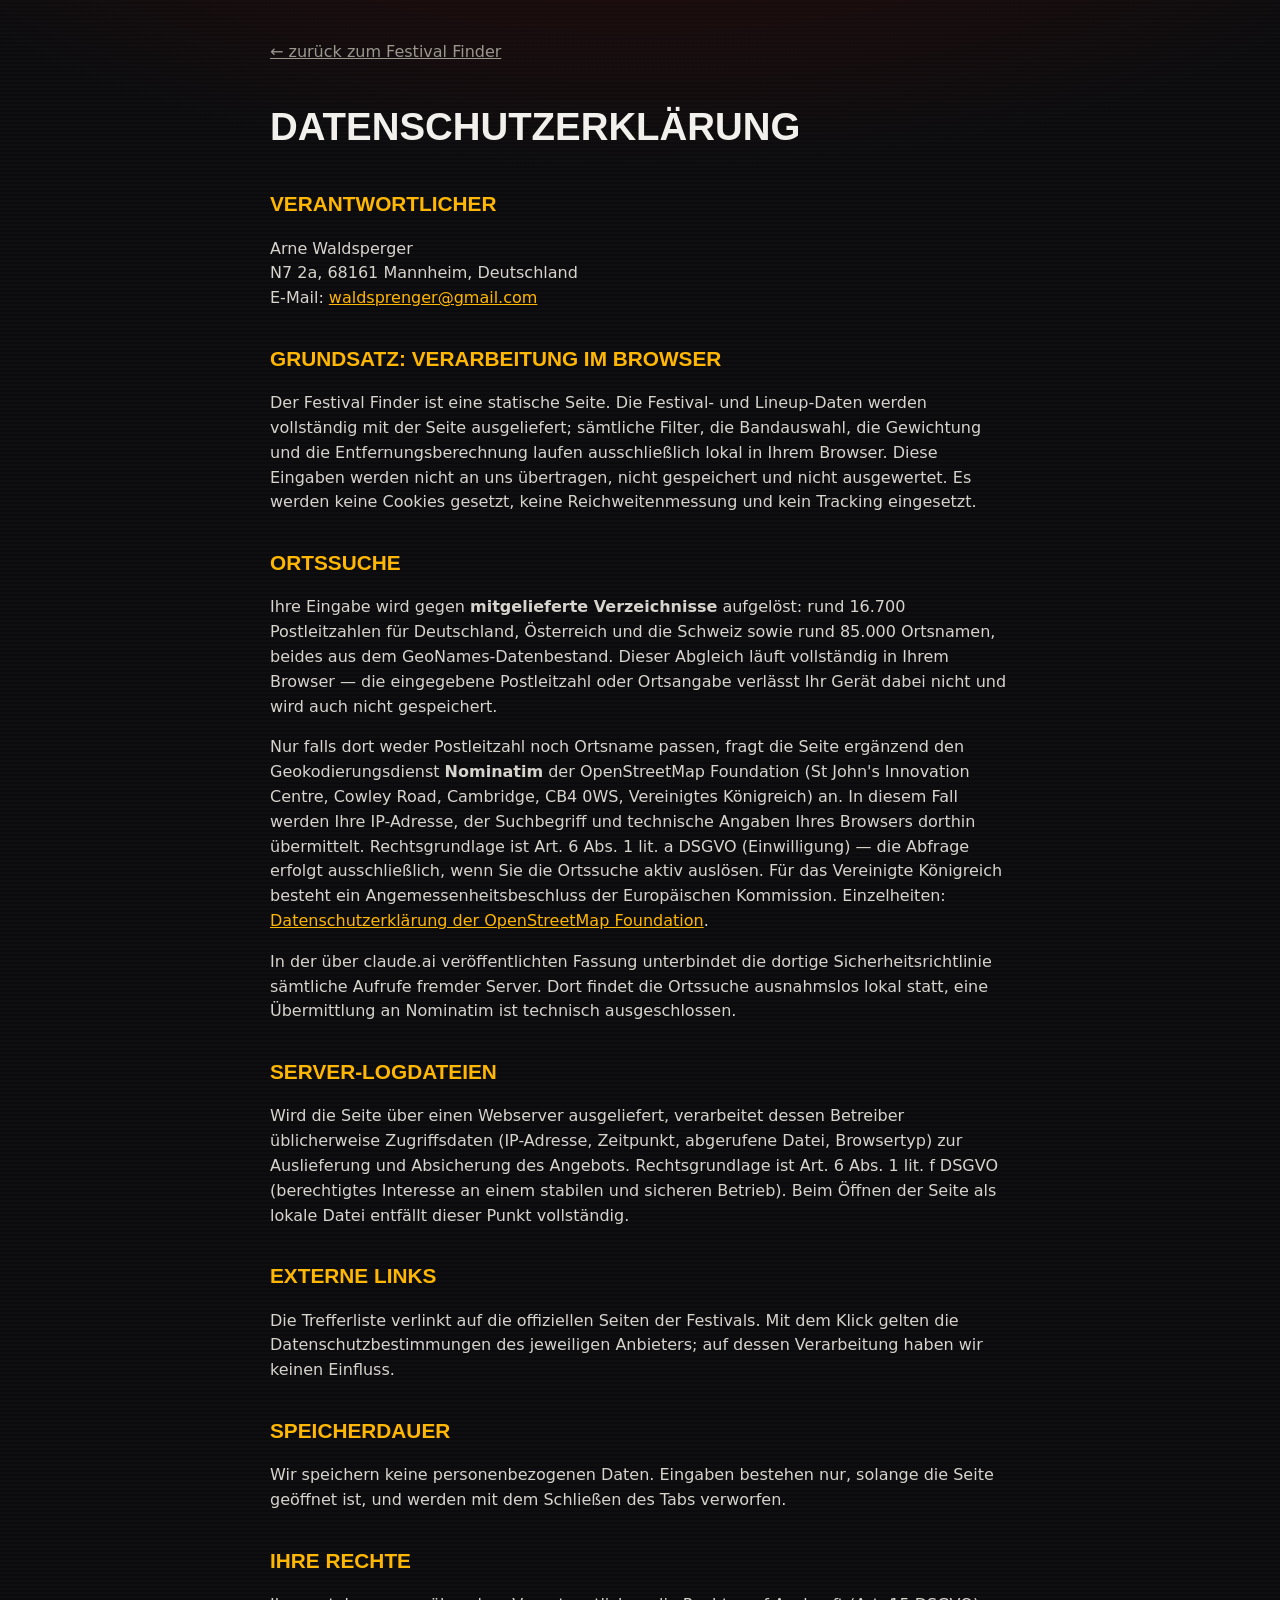
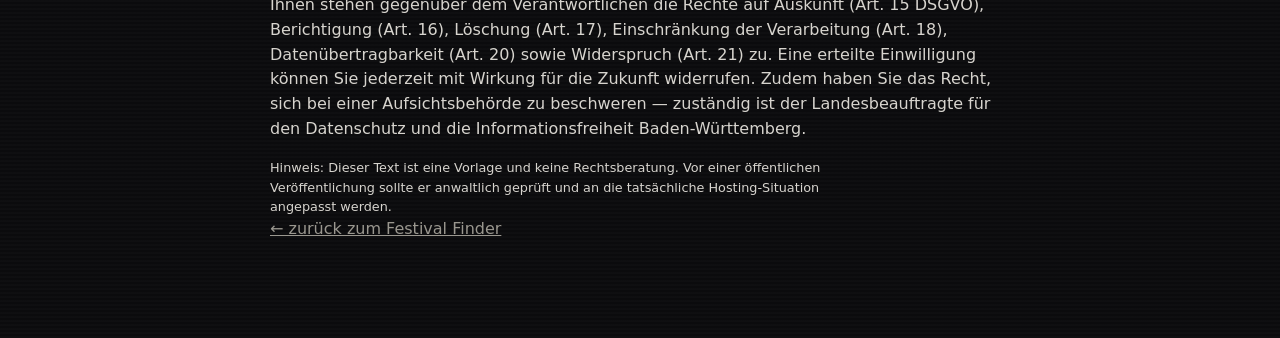
==== site/datenschutz.html @ 4c66d0fb "Pruefung: Preislogik, Adressen und Rechtstexte korrigiert Spende und "Zahl was du willst" ergeben je" ====
<!doctype html>
<html lang="de">
<head>
<meta charset="utf-8">
<meta name="viewport" content="width=device-width, initial-scale=1">
<title>Datenschutzerklärung — Festival Finder</title>
<meta name="robots" content="noindex">
<link rel="stylesheet" href="fonts.css">
<link rel="stylesheet" href="style.css">
</head>
<body>

<article class="legal">
  <a class="back" href="index.html">← zurück zum Festival Finder</a>
  <h1>Datenschutzerklärung</h1>

  <h2>Verantwortlicher</h2>
  <p>
    Arne Waldsperger<br>
    N7 2a, 68161 Mannheim, Deutschland<br>
    E-Mail: <a href="mailto:waldsprenger@gmail.com">waldsprenger@gmail.com</a>
  </p>

  <h2>Grundsatz: Verarbeitung im Browser</h2>
  <p>
    Der Festival Finder ist eine statische Seite. Die Festival- und Lineup-Daten werden
    vollständig mit der Seite ausgeliefert; sämtliche Filter, die Bandauswahl, die
    Gewichtung und die Entfernungsberechnung laufen ausschließlich lokal in Ihrem Browser.
    Diese Eingaben werden nicht an uns übertragen, nicht gespeichert und nicht ausgewertet.
    Es werden keine Cookies gesetzt, keine Reichweitenmessung und kein Tracking eingesetzt.
  </p>

  <h2>Ortssuche</h2>
  <p>
    Ihre Eingabe wird gegen <b>mitgelieferte Verzeichnisse</b> aufgelöst: rund 16.700
    Postleitzahlen für Deutschland, Österreich und die Schweiz sowie rund 85.000
    Ortsnamen, beides aus dem GeoNames-Datenbestand. Dieser Abgleich läuft vollständig
    in Ihrem Browser — die eingegebene Postleitzahl oder Ortsangabe verlässt Ihr Gerät
    dabei nicht und wird auch nicht gespeichert.
  </p>
  <p>
    Nur falls dort weder Postleitzahl noch Ortsname passen, fragt die Seite ergänzend den
    Geokodierungsdienst <b>Nominatim</b> der OpenStreetMap Foundation (St John's Innovation
    Centre, Cowley Road, Cambridge, CB4 0WS, Vereinigtes Königreich) an. In diesem Fall
    werden Ihre IP-Adresse, der Suchbegriff und technische Angaben Ihres Browsers dorthin
    übermittelt. Rechtsgrundlage ist Art. 6 Abs. 1 lit. a DSGVO (Einwilligung) — die
    Abfrage erfolgt ausschließlich, wenn Sie die Ortssuche aktiv auslösen. Für das
    Vereinigte Königreich besteht ein Angemessenheitsbeschluss der Europäischen Kommission.
    Einzelheiten: <a href="https://osmfoundation.org/wiki/Privacy_Policy" target="_blank" rel="noopener">Datenschutzerklärung der OpenStreetMap Foundation</a>.
  </p>
  <p>
    In der über claude.ai veröffentlichten Fassung unterbindet die dortige
    Sicherheitsrichtlinie sämtliche Aufrufe fremder Server. Dort findet die Ortssuche
    ausnahmslos lokal statt, eine Übermittlung an Nominatim ist technisch ausgeschlossen.
  </p>

  <h2>Server-Logdateien</h2>
  <p>
    Wird die Seite über einen Webserver ausgeliefert, verarbeitet dessen Betreiber
    üblicherweise Zugriffsdaten (IP-Adresse, Zeitpunkt, abgerufene Datei, Browsertyp)
    zur Auslieferung und Absicherung des Angebots. Rechtsgrundlage ist Art. 6 Abs. 1
    lit. f DSGVO (berechtigtes Interesse an einem stabilen und sicheren Betrieb).
    Beim Öffnen der Seite als lokale Datei entfällt dieser Punkt vollständig.
  </p>

  <h2>Externe Links</h2>
  <p>
    Die Trefferliste verlinkt auf die offiziellen Seiten der Festivals. Mit dem Klick
    gelten die Datenschutzbestimmungen des jeweiligen Anbieters; auf dessen Verarbeitung
    haben wir keinen Einfluss.
  </p>

  <h2>Speicherdauer</h2>
  <p>
    Wir speichern keine personenbezogenen Daten. Eingaben bestehen nur, solange die Seite
    geöffnet ist, und werden mit dem Schließen des Tabs verworfen.
  </p>

  <h2>Ihre Rechte</h2>
  <p>
    Ihnen stehen gegenüber dem Verantwortlichen die Rechte auf Auskunft (Art. 15 DSGVO),
    Berichtigung (Art. 16), Löschung (Art. 17), Einschränkung der Verarbeitung (Art. 18),
    Datenübertragbarkeit (Art. 20) sowie Widerspruch (Art. 21) zu. Eine erteilte
    Einwilligung können Sie jederzeit mit Wirkung für die Zukunft widerrufen.
    Zudem haben Sie das Recht, sich bei einer Aufsichtsbehörde zu beschweren —
    zuständig ist der Landesbeauftragte für den Datenschutz und die Informationsfreiheit
    Baden-Württemberg.
  </p>

  <p class="src">
    Hinweis: Dieser Text ist eine Vorlage und keine Rechtsberatung. Vor einer öffentlichen
    Veröffentlichung sollte er anwaltlich geprüft und an die tatsächliche Hosting-Situation
    angepasst werden.
  </p>

  <a class="back" href="index.html">← zurück zum Festival Finder</a>
</article>

</body>
</html>
---- site/style.css ----
/* Festival Finder — dunkles, plakatartiges Layout im Konzertplakat-Stil */

:root {
  --bg: #0b0b0d;
  --bg2: #121216;
  --panel: #16161b;
  --line: #2a2a33;
  --fg: #f2f0ec;
  --mut: #9a978f;
  --red: #e2231a;
  --amber: #ffb703;
  --ok: #6ec36e;
  --display: "Anton", "Haettenschweiler", "Impact", "Arial Narrow", sans-serif;
  --body: "Inter", -apple-system, "Segoe UI", Roboto, system-ui, sans-serif;
}

* { box-sizing: border-box; }

html { scroll-behavior: smooth; }

body {
  margin: 0;
  background:
    radial-gradient(1200px 500px at 50% -180px, #2a0d0c 0%, transparent 70%),
    repeating-linear-gradient(0deg, rgba(255,255,255,.014) 0 2px, transparent 2px 4px),
    var(--bg);
  color: var(--fg);
  font-family: var(--body);
  font-size: 16px;
  line-height: 1.55;
}

.inner { max-width: 1080px; margin: 0 auto; padding: 0 1.25rem; }

/* ---------- Kopf ---------- */

.masthead {
  border-bottom: 3px solid var(--red);
  padding: 2.5rem 0 1.75rem;
  background: linear-gradient(180deg, rgba(226,35,26,.14), transparent);
}

.masthead h1 {
  font-family: var(--display);
  font-size: clamp(2.75rem, 9vw, 5.5rem);
  letter-spacing: .02em;
  text-transform: uppercase;
  margin: 0;
  line-height: .95;
  transform: skewX(-6deg);
  text-shadow: 3px 3px 0 var(--red), 6px 6px 0 rgba(0,0,0,.55);
}

.masthead .hl { color: var(--amber); }
.masthead .bolt { color: var(--red); margin-right: .1em; text-shadow: none; }

.tag {
  margin: .85rem 0 0;
  color: var(--mut);
  text-transform: uppercase;
  letter-spacing: .28em;
  font-size: .78rem;
}

/* ---------- Panels ---------- */

main { max-width: 1080px; margin: 0 auto; padding: 2rem 1.25rem 4rem; }

.panel {
  background: var(--panel);
  border: 1px solid var(--line);
  border-left: 4px solid var(--red);
  border-radius: 3px;
  padding: 1.5rem;
  margin-bottom: 1.75rem;
  box-shadow: 0 18px 40px -28px #000;
}

.panel h2 {
  font-family: var(--display);
  text-transform: uppercase;
  letter-spacing: .04em;
  font-size: 1.7rem;
  margin: 0 0 1.15rem;
  display: flex;
  align-items: center;
  gap: .7rem;
}

.num {
  background: var(--red);
  color: #fff;
  font-family: var(--body);
  font-weight: 800;
  font-size: .95rem;
  width: 1.85rem;
  height: 1.85rem;
  display: grid;
  place-items: center;
  border-radius: 2px;
  transform: skewX(-8deg);
}

.lead { margin: -.4rem 0 1.1rem; color: var(--mut); font-size: .95rem; }
.lead b { color: var(--amber); }

/* ---------- Formulare ---------- */

.grid {
  display: grid;
  grid-template-columns: repeat(auto-fit, minmax(240px, 1fr));
  gap: 1.4rem;
}

.field label {
  display: block;
  font-weight: 700;
  text-transform: uppercase;
  letter-spacing: .1em;
  font-size: .72rem;
  color: var(--mut);
  margin-bottom: .45rem;
}

.field output { color: var(--amber); font-variant-numeric: tabular-nums; }

/* Fragezeichen: die Erklärung erscheint beim Zeigen darauf, nicht auf dem Feld */
button.help {
  width: 1.15rem;
  height: 1.15rem;
  padding: 0;
  border-radius: 50%;
  border: 1px solid var(--line);
  background: var(--bg2);
  color: var(--mut);
  font-size: .72rem;
  font-weight: 800;
  line-height: 1;
  cursor: help;
  vertical-align: middle;
  margin-left: .35em;
}

button.help:hover, button.help:focus-visible {
  border-color: var(--amber);
  background: var(--amber);
  color: #111;
}

input[type=text], input[type=date] {
  width: 100%;
  padding: .65rem .75rem;
  background: var(--bg2);
  border: 1px solid var(--line);
  border-radius: 2px;
  color: var(--fg);
  font: inherit;
}

input[type=text]:focus, input[type=date]:focus {
  outline: 2px solid var(--amber);
  outline-offset: 1px;
}

input[type=range] { width: 100%; accent-color: var(--red); }

.row { display: flex; gap: .5rem; }
.row input { flex: 1; }

.check {
  display: flex;
  align-items: center;
  gap: .45rem;
  margin-top: .6rem;
  text-transform: none;
  letter-spacing: 0;
  font-size: .82rem;
  font-weight: 400;
  color: var(--mut);
}

.check input { accent-color: var(--red); }

button {
  font: inherit;
  font-weight: 700;
  cursor: pointer;
  border-radius: 2px;
  border: 1px solid var(--red);
  background: var(--red);
  color: #fff;
  padding: .6rem 1rem;
}

button:hover { background: #ff2f24; }

button.ghost { background: transparent; color: var(--fg); border-color: var(--line); }
button.ghost:hover { border-color: var(--amber); color: var(--amber); }
button.small { padding: .3rem .6rem; font-size: .8rem; }

.hint { margin: .5rem 0 0; font-size: .82rem; color: var(--mut); }
.hint.ok { color: var(--ok); }
.hint.err { color: #ff7a70; }

.stat {
  margin: 1.2rem 0 0;
  padding-top: 1rem;
  border-top: 1px dashed var(--line);
  color: var(--mut);
  font-size: .9rem;
}
.stat b { color: var(--amber); font-variant-numeric: tabular-nums; }

/* ---------- Karte ---------- */

.map-wrap { margin: 1.5rem 0 0; padding: 0; }

.map-wrap canvas {
  display: block;
  width: 100%;
  height: auto;
  border: 1px solid var(--line);
  border-radius: 2px;
  background: #0e1116;
}

.map-wrap canvas { cursor: grab; touch-action: none; }
.map-wrap canvas:active { cursor: grabbing; }

.map-tools { display: flex; gap: .4rem; margin-top: .5rem; }
.map-tools button:first-child, .map-tools button:nth-child(2) {
  min-width: 2.2rem; font-size: 1rem; line-height: 1;
}

.map-wrap figcaption {
  margin-top: .5rem;
  color: var(--mut);
  font-size: .84rem;
  min-height: 1.4em;
}

.fest.flash {
  animation: flash 1.6s ease-out;
}

@keyframes flash {
  0%, 30% { border-color: var(--amber); background: #201a10; }
  100% { border-color: var(--line); background: var(--bg2); }
}

@media (prefers-reduced-motion: reduce) {
  html { scroll-behavior: auto; }
  .fest.flash { animation: none; border-color: var(--amber); }
}

/* ---------- Bandauswahl ---------- */

.results {
  list-style: none;
  margin: 1rem 0 0;
  padding: 0;
  max-height: 320px;
  overflow-y: auto;
  border: 1px solid var(--line);
  border-radius: 2px;
  background: var(--bg2);
}

.results:empty { display: none; }

.results li {
  display: flex;
  align-items: center;
  justify-content: space-between;
  gap: .75rem;
  padding: .5rem .75rem;
  border-bottom: 1px solid var(--line);
}

.results li:last-child { border-bottom: 0; }
.results .cnt { color: var(--mut); font-size: .8rem; white-space: nowrap; }
.results button { padding: .25rem .6rem; font-size: .8rem; }

.chosen { margin-top: 1.5rem; }

.chosen-head {
  display: flex;
  align-items: center;
  justify-content: space-between;
  gap: 1rem;
  margin-bottom: .7rem;
}

.chosen-head h3 {
  font-family: var(--display);
  text-transform: uppercase;
  letter-spacing: .05em;
  font-size: 1.1rem;
  margin: 0;
}

.badge {
  background: var(--amber);
  color: #111;
  border-radius: 999px;
  padding: 0 .55em;
  font-family: var(--body);
  font-size: .8rem;
  font-weight: 800;
}

.chips { list-style: none; margin: 0; padding: 0; display: flex; flex-wrap: wrap; gap: .5rem; }

.chip {
  display: flex;
  align-items: center;
  gap: .5rem;
  background: var(--bg2);
  border: 1px solid var(--line);
  border-radius: 2px;
  padding: .3rem .3rem .3rem .65rem;
  font-size: .88rem;
}

.chip.double { border-color: var(--amber); }

.chip .w {
  background: transparent;
  border: 1px solid var(--line);
  color: var(--mut);
  padding: .1rem .4rem;
  font-size: .75rem;
  font-weight: 800;
}

.chip.double .w { background: var(--amber); border-color: var(--amber); color: #111; }
.chip .x { background: transparent; border: 0; color: var(--mut); padding: .1rem .35rem; font-size: 1rem; }
.chip .x:hover { color: var(--red); background: transparent; }

/* ---------- Ergebnisliste ---------- */

.festivals { list-style: none; margin: 1.25rem 0 0; padding: 0; }

.fest {
  border: 1px solid var(--line);
  border-left: 4px solid var(--line);
  border-radius: 2px;
  background: var(--bg2);
  padding: 1rem 1.15rem;
  margin-bottom: .9rem;
}

.fest.top { border-left-color: var(--amber); }

.fest-head {
  display: flex;
  align-items: flex-start;
  gap: 1rem;
  justify-content: space-between;
}

.fest h3 {
  font-family: var(--display);
  text-transform: uppercase;
  letter-spacing: .03em;
  font-size: 1.45rem;
  margin: 0 0 .2rem;
}

.fest h3 a { color: inherit; text-decoration: none; }
.fest h3 a:hover { color: var(--amber); }

.pct {
  font-family: var(--display);
  font-size: 2rem;
  line-height: 1;
  color: var(--amber);
  white-space: nowrap;
  font-variant-numeric: tabular-nums;
}

.pct small { display: block; font-family: var(--body); font-size: .62rem;
  letter-spacing: .16em; color: var(--mut); text-transform: uppercase; }

.facts {
  display: flex;
  flex-wrap: wrap;
  gap: .35rem .9rem;
  margin: .6rem 0 0;
  padding: 0;
  list-style: none;
  color: var(--mut);
  font-size: .88rem;
}

.facts b { color: var(--fg); font-weight: 600; }
.facts a { color: var(--amber); }

.hits { margin: .7rem 0 0; font-size: .9rem; }
.hits .hit { color: var(--ok); font-weight: 600; }
/* doppelt gewichtete Bands heben sich durch Farbe ab, nicht durch Zusatztext */
.hits .hit.dbl { color: var(--amber); font-weight: 800; }
.hits .miss { color: var(--mut); text-decoration: line-through; }

details.lineup { margin-top: .75rem; border-top: 1px dashed var(--line); padding-top: .6rem; }
details.lineup summary { cursor: pointer; color: var(--mut); font-size: .85rem;
  text-transform: uppercase; letter-spacing: .1em; }
details.lineup summary:hover { color: var(--amber); }
details.lineup .all { margin-top: .6rem; font-size: .88rem; color: var(--mut); line-height: 1.9; }
details.lineup .all mark { background: transparent; color: var(--ok); font-weight: 700; }

.empty { color: var(--mut); padding: 1.5rem 0; }

/* ---------- Fuß ---------- */

.site-footer {
  border-top: 3px solid var(--red);
  background: #08080a;
  padding: 2rem 0 3rem;
  margin-top: 2rem;
}

.site-footer nav { display: flex; gap: 1.25rem; margin-bottom: .9rem; }
.site-footer a { color: var(--amber); }
.src { color: var(--mut); font-size: .8rem; max-width: 70ch; margin: .4rem 0 0; }

/* ---------- Rechtstexte ---------- */

.legal { max-width: 780px; margin: 0 auto; padding: 2.5rem 1.25rem 4rem; }
.legal h1 { font-family: var(--display); text-transform: uppercase; font-size: 2.4rem; margin: 0 0 1.5rem; }
.legal h2 { font-family: var(--display); text-transform: uppercase; font-size: 1.3rem;
  margin: 2rem 0 .6rem; color: var(--amber); }
.legal p, .legal li { color: #d7d4ce; }
.legal a { color: var(--amber); }
.legal .back { display: inline-block; margin-bottom: 2rem; color: var(--mut); }
.legal .legal-close { display: block; margin-top: 2.5rem; }

@media (max-width: 620px) {
  .fest-head { flex-direction: column-reverse; align-items: flex-start; gap: .4rem; }
  .pct { font-size: 1.6rem; }
  .pct small { display: inline; margin-left: .4rem; }
}
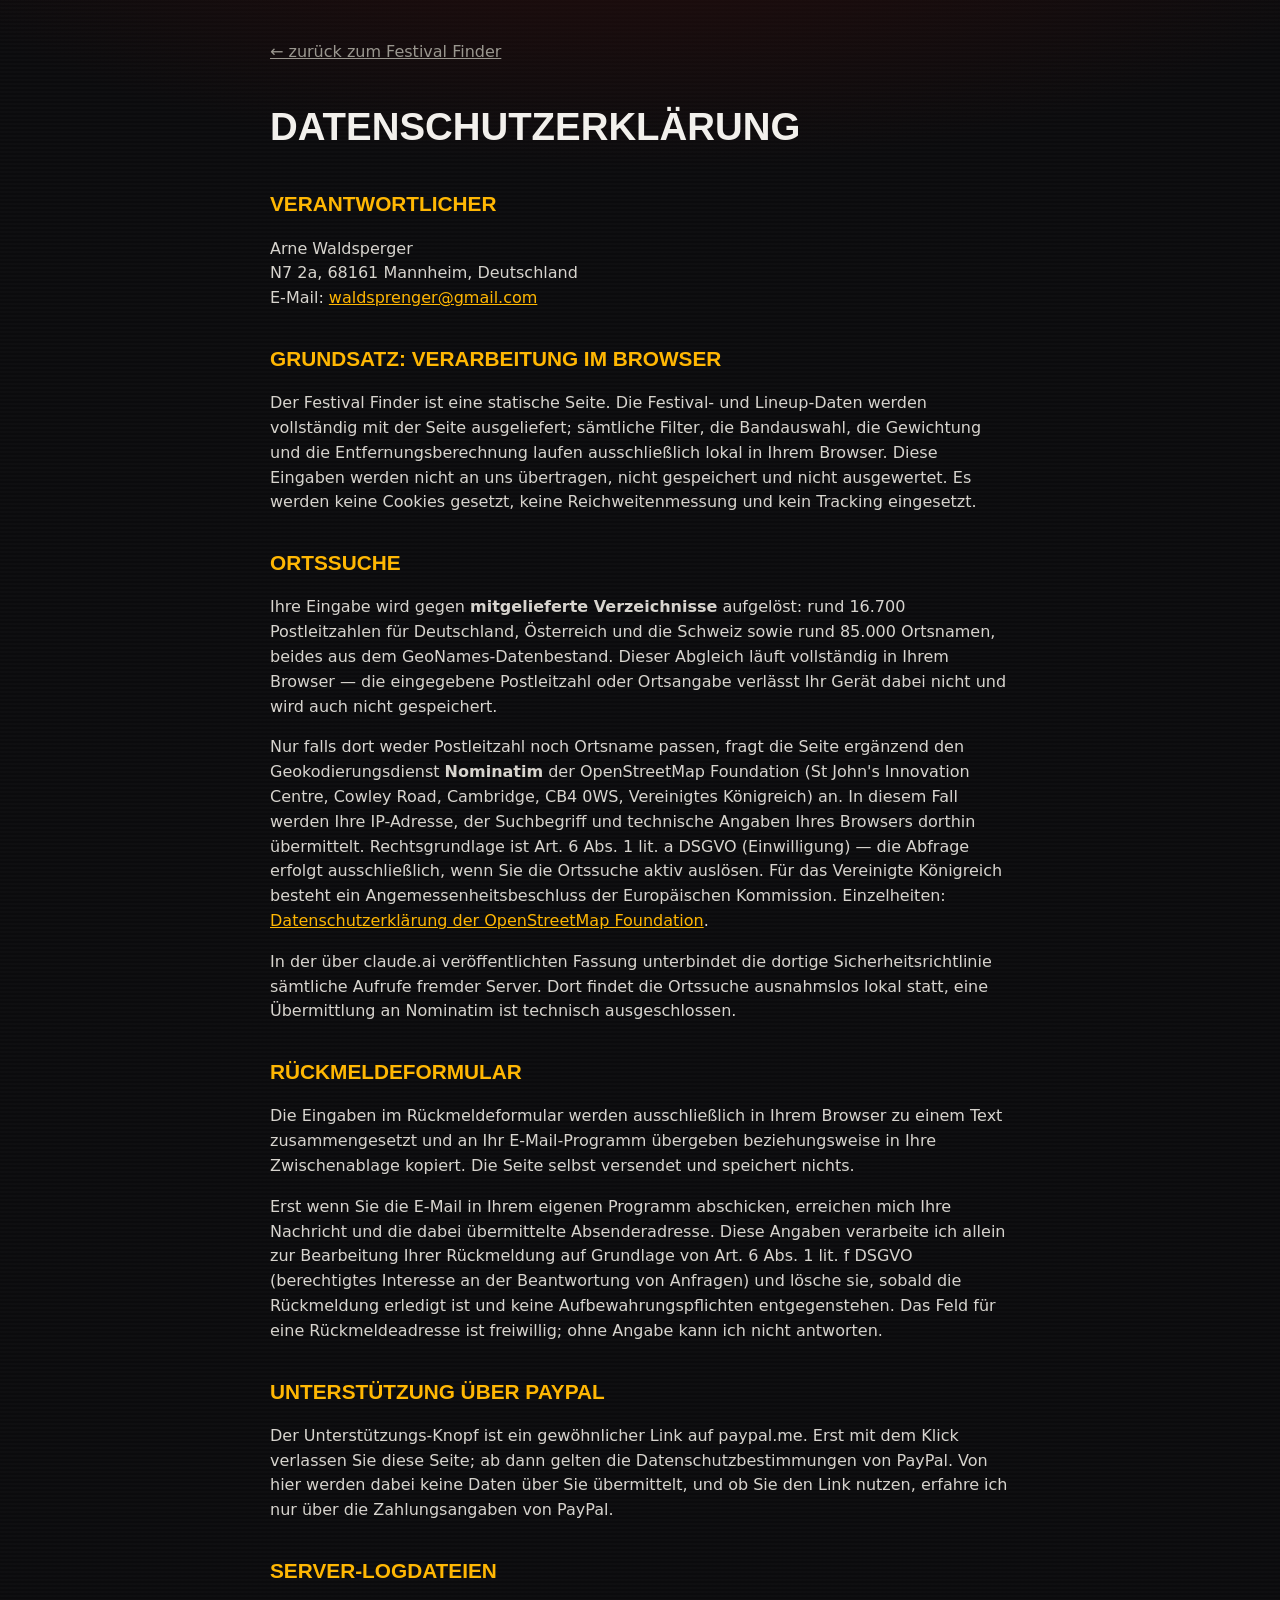
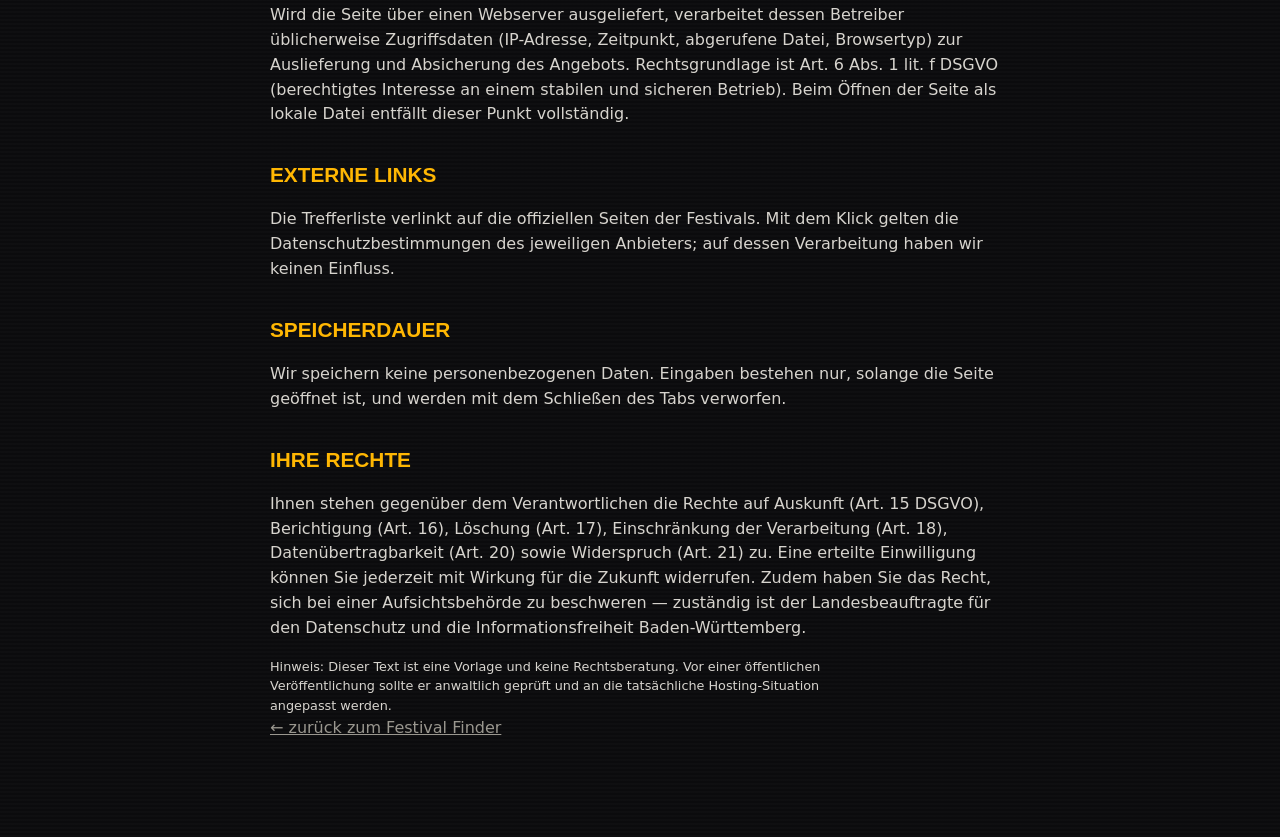
==== commit 98e765cf: "Rueckmeldeformular mit Weiterleitung per E-Mail Neuer Abschnitt fuer Wuensche, Kritik und Fehlermeld" ====
--- a/site/datenschutz.html
+++ b/site/datenschutz.html
@@ -54,6 +54,29 @@
     ausnahmslos lokal statt, eine Übermittlung an Nominatim ist technisch ausgeschlossen.
   </p>
 
+  <h2>Rückmeldeformular</h2>
+  <p>
+    Die Eingaben im Rückmeldeformular werden ausschließlich in Ihrem Browser zu einem
+    Text zusammengesetzt und an Ihr E-Mail-Programm übergeben beziehungsweise in Ihre
+    Zwischenablage kopiert. Die Seite selbst versendet und speichert nichts.
+  </p>
+  <p>
+    Erst wenn Sie die E-Mail in Ihrem eigenen Programm abschicken, erreichen mich Ihre
+    Nachricht und die dabei übermittelte Absenderadresse. Diese Angaben verarbeite ich
+    allein zur Bearbeitung Ihrer Rückmeldung auf Grundlage von Art. 6 Abs. 1 lit. f DSGVO
+    (berechtigtes Interesse an der Beantwortung von Anfragen) und lösche sie, sobald die
+    Rückmeldung erledigt ist und keine Aufbewahrungspflichten entgegenstehen. Das Feld
+    für eine Rückmeldeadresse ist freiwillig; ohne Angabe kann ich nicht antworten.
+  </p>
+
+  <h2>Unterstützung über PayPal</h2>
+  <p>
+    Der Unterstützungs-Knopf ist ein gewöhnlicher Link auf paypal.me. Erst mit dem Klick
+    verlassen Sie diese Seite; ab dann gelten die Datenschutzbestimmungen von PayPal.
+    Von hier werden dabei keine Daten über Sie übermittelt, und ob Sie den Link nutzen,
+    erfahre ich nur über die Zahlungsangaben von PayPal.
+  </p>
+
   <h2>Server-Logdateien</h2>
   <p>
     Wird die Seite über einen Webserver ausgeliefert, verarbeitet dessen Betreiber
--- a/site/style.css
+++ b/site/style.css
@@ -167,6 +167,10 @@
 .row { display: flex; gap: .5rem; }
 .row input { flex: 1; }
 
+.row.dates { align-items: center; }
+.row.dates input { min-width: 0; }
+.bis { color: var(--mut); font-size: .8rem; flex: none; }
+
 .check {
   display: flex;
   align-items: center;
@@ -201,6 +205,24 @@
 .hint { margin: .5rem 0 0; font-size: .82rem; color: var(--mut); }
 .hint.ok { color: var(--ok); }
 .hint.err { color: #ff7a70; }
+.hint.warn { color: var(--amber); }
+.hint:empty { margin: 0; }
+
+/* Infofeld der Fragezeichen - auf Touchgeräten der einzige Weg zum Hilfetext */
+.help-box {
+  position: absolute;
+  z-index: 50;
+  background: var(--bg2);
+  color: var(--fg);
+  border: 1px solid var(--amber);
+  border-radius: 3px;
+  padding: .7rem .85rem;
+  font-size: .86rem;
+  line-height: 1.45;
+  box-shadow: 0 12px 30px -12px #000;
+}
+
+button.help.on { border-color: var(--amber); background: var(--amber); color: #111; }
 
 .stat {
   margin: 1.2rem 0 0;
@@ -210,6 +232,55 @@
   font-size: .9rem;
 }
 .stat b { color: var(--amber); font-variant-numeric: tabular-nums; }
+
+/* ---------- Rückmeldung ---------- */
+
+select, textarea {
+  width: 100%;
+  padding: .65rem .75rem;
+  background: var(--bg2);
+  border: 1px solid var(--line);
+  border-radius: 2px;
+  color: var(--fg);
+  font: inherit;
+}
+
+textarea { resize: vertical; min-height: 6rem; line-height: 1.5; }
+select:focus, textarea:focus { outline: 2px solid var(--amber); outline-offset: 1px; }
+
+.opt { color: var(--mut); font-weight: 400; text-transform: none; letter-spacing: 0; }
+.feedback-text { margin-top: 1.2rem; }
+
+.feedback-actions {
+  display: flex;
+  flex-wrap: wrap;
+  align-items: center;
+  gap: .6rem;
+  margin-top: 1rem;
+}
+
+/* Link, der wie ein Knopf aussieht - mailto braucht ein echtes a-Element */
+.btn-link {
+  display: inline-block;
+  font-weight: 700;
+  text-decoration: none;
+  border: 1px solid var(--red);
+  background: var(--red);
+  color: #fff !important;
+  padding: .6rem 1rem;
+  border-radius: 2px;
+}
+
+.btn-link:hover { background: #ff2f24; }
+.btn-link:focus-visible { outline: 2px solid var(--amber); outline-offset: 2px; }
+
+.fb-mail {
+  color: var(--mut);
+  font-size: .85rem;
+  user-select: all;
+}
+
+#step-feedback .num { font-size: 1rem; }
 
 /* ---------- Karte ---------- */
 
@@ -280,6 +351,47 @@
 .results li:last-child { border-bottom: 0; }
 .results .cnt { color: var(--mut); font-size: .8rem; white-space: nowrap; }
 .results button { padding: .25rem .6rem; font-size: .8rem; }
+
+/* ---------- Umschalter Bandfilter ---------- */
+
+.toggle-row { display: flex; align-items: center; gap: .1rem; margin: -.4rem 0 1rem; }
+
+.switch { display: inline-flex; align-items: center; gap: .6rem; cursor: pointer;
+  text-transform: none; letter-spacing: 0; font-size: .95rem; color: var(--fg);
+  font-weight: 600; margin: 0; }
+
+.switch input { position: absolute; opacity: 0; width: 0; height: 0; }
+
+.switch .track {
+  position: relative;
+  width: 2.9rem;
+  height: 1.55rem;
+  border-radius: 999px;
+  background: var(--bg2);
+  border: 1px solid var(--line);
+  transition: background .15s, border-color .15s;
+  flex: none;
+}
+
+.switch .knob {
+  position: absolute;
+  top: 2px; left: 2px;
+  width: 1.15rem; height: 1.15rem;
+  border-radius: 50%;
+  background: var(--mut);
+  transition: transform .15s, background .15s;
+}
+
+.switch input:checked + .track { background: rgba(226,35,26,.28); border-color: var(--red); }
+.switch input:checked + .track .knob { transform: translateX(1.32rem); background: var(--red); }
+.switch input:focus-visible + .track { outline: 2px solid var(--amber); outline-offset: 2px; }
+
+/* Bandauswahl bleibt bedienbar, tritt aber zurück, wenn der Filter aus ist */
+.bands-off .lead, .bands-off .field, .bands-off .results, .bands-off .chosen { opacity: .45; }
+
+@media (prefers-reduced-motion: reduce) {
+  .switch .track, .switch .knob { transition: none; }
+}
 
 .chosen { margin-top: 1.5rem; }
 
@@ -352,6 +464,22 @@
 
 .fest.top { border-left-color: var(--amber); }
 
+.fest.cancelled { border-left-color: var(--red); opacity: .8; }
+.fest.cancelled h3 { text-decoration: line-through; text-decoration-thickness: 2px; }
+
+.flag {
+  display: inline-block;
+  background: var(--red);
+  color: #fff;
+  font-size: .68rem;
+  font-weight: 800;
+  letter-spacing: .12em;
+  text-transform: uppercase;
+  padding: .12rem .45rem;
+  border-radius: 2px;
+  margin-bottom: .35rem;
+}
+
 .fest-head {
   display: flex;
   align-items: flex-start;
@@ -419,6 +547,34 @@
   padding: 2rem 0 3rem;
   margin-top: 2rem;
 }
+
+.support {
+  display: flex;
+  flex-wrap: wrap;
+  align-items: center;
+  gap: 1rem;
+  border: 1px solid var(--line);
+  border-left: 4px solid var(--amber);
+  border-radius: 3px;
+  padding: 1rem 1.15rem;
+  margin-bottom: 1.75rem;
+}
+
+.support-text { margin: 0; flex: 1 1 22rem; color: var(--mut); font-size: .9rem; }
+
+.paypal {
+  flex: none;
+  background: var(--amber);
+  color: #111 !important;
+  font-weight: 800;
+  text-decoration: none;
+  padding: .6rem 1.1rem;
+  border-radius: 2px;
+  white-space: nowrap;
+}
+
+.paypal:hover { background: #ffc733; }
+.paypal:focus-visible { outline: 2px solid var(--fg); outline-offset: 2px; }
 
 .site-footer nav { display: flex; gap: 1.25rem; margin-bottom: .9rem; }
 .site-footer a { color: var(--amber); }
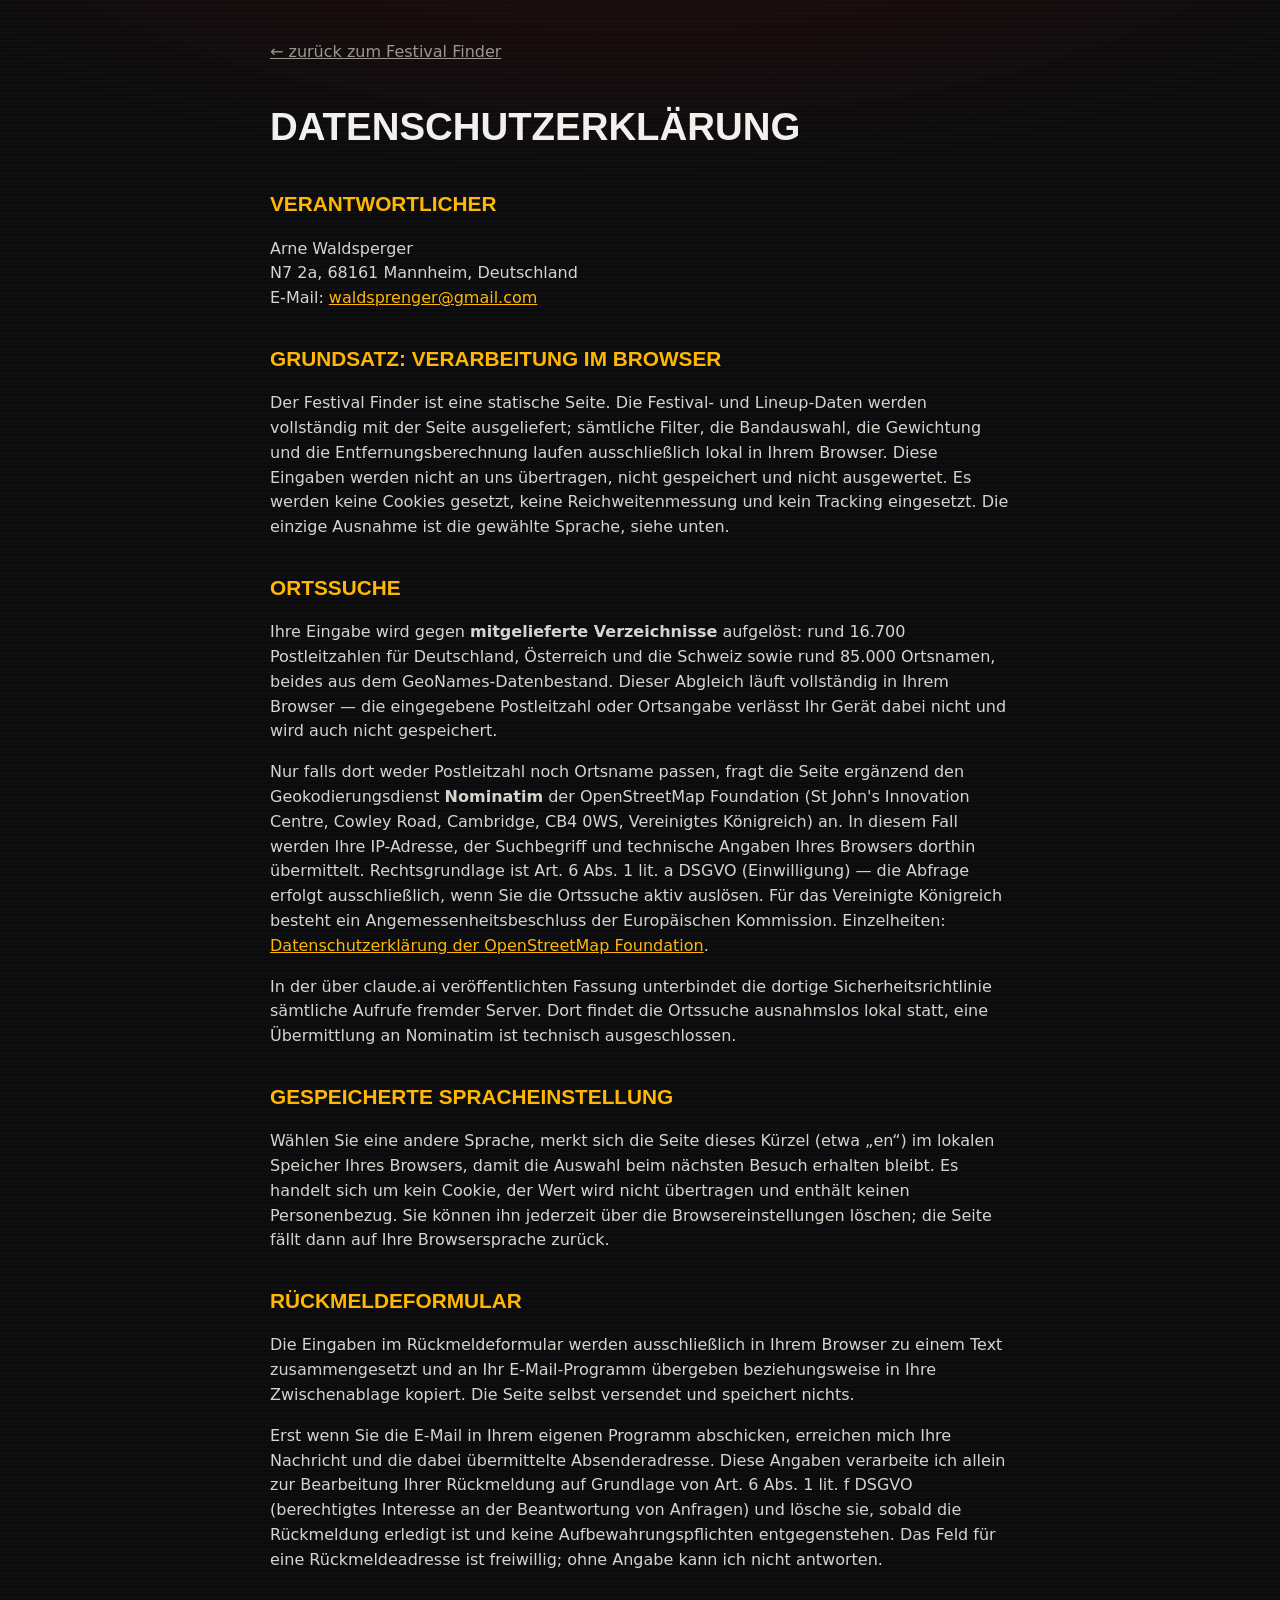
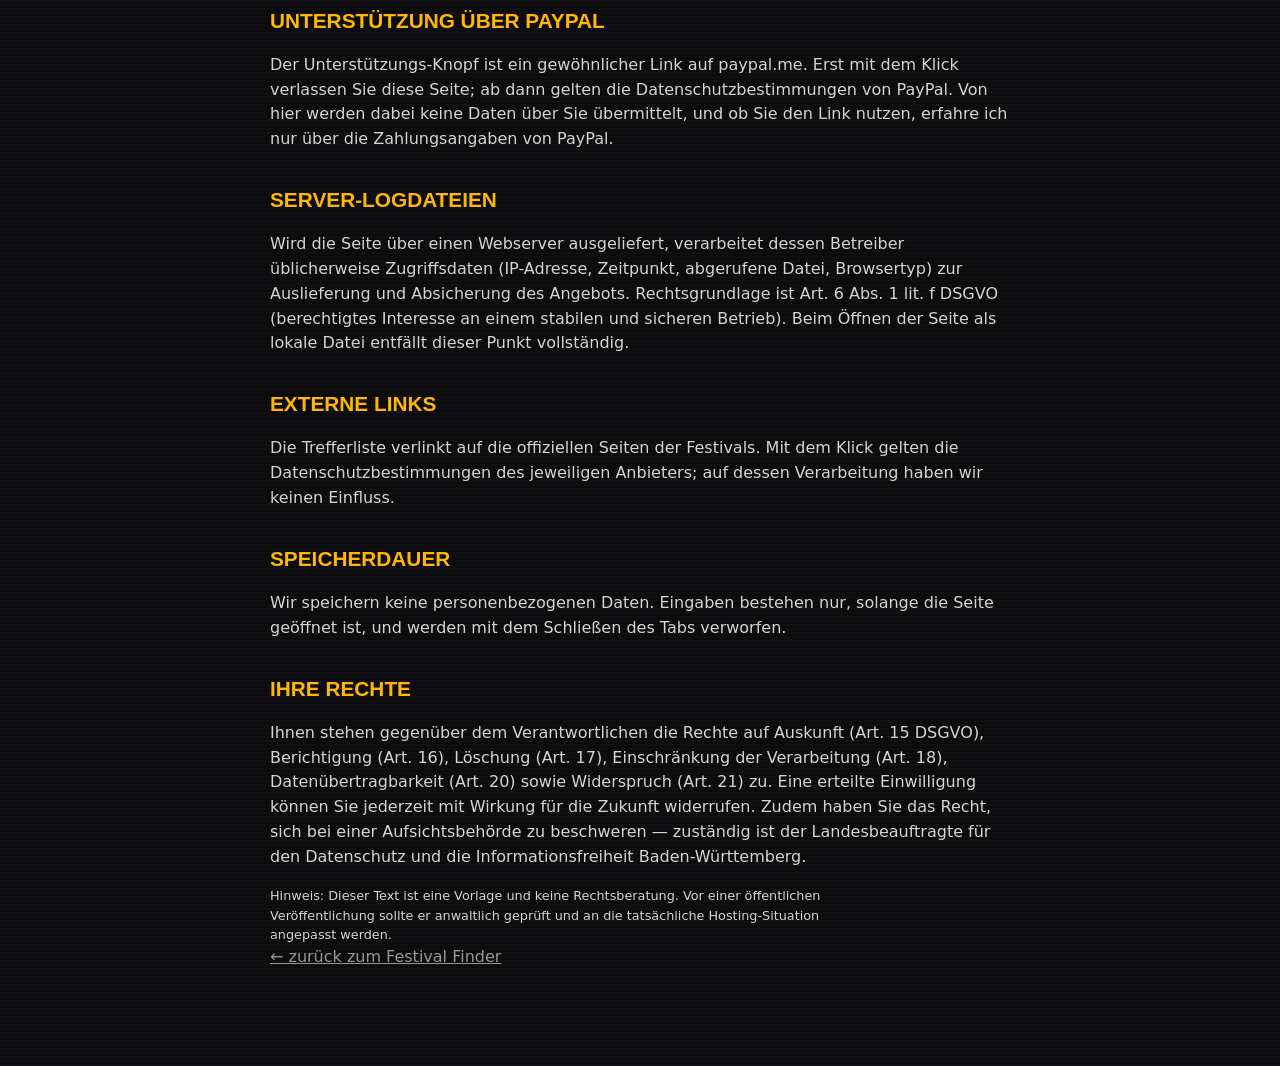
==== commit e4545c1e: "Oberflaeche in acht Sprachen Deutsch, Englisch, Franzoesisch, Spanisch, Italienisch, Niederlaendisch" ====
--- a/site/datenschutz.html
+++ b/site/datenschutz.html
@@ -28,6 +28,7 @@
     Gewichtung und die Entfernungsberechnung laufen ausschließlich lokal in Ihrem Browser.
     Diese Eingaben werden nicht an uns übertragen, nicht gespeichert und nicht ausgewertet.
     Es werden keine Cookies gesetzt, keine Reichweitenmessung und kein Tracking eingesetzt.
+    Die einzige Ausnahme ist die gewählte Sprache, siehe unten.
   </p>
 
   <h2>Ortssuche</h2>
@@ -52,6 +53,15 @@
     In der über claude.ai veröffentlichten Fassung unterbindet die dortige
     Sicherheitsrichtlinie sämtliche Aufrufe fremder Server. Dort findet die Ortssuche
     ausnahmslos lokal statt, eine Übermittlung an Nominatim ist technisch ausgeschlossen.
+  </p>
+
+  <h2>Gespeicherte Spracheinstellung</h2>
+  <p>
+    Wählen Sie eine andere Sprache, merkt sich die Seite dieses Kürzel (etwa „en“) im
+    lokalen Speicher Ihres Browsers, damit die Auswahl beim nächsten Besuch erhalten
+    bleibt. Es handelt sich um kein Cookie, der Wert wird nicht übertragen und enthält
+    keinen Personenbezug. Sie können ihn jederzeit über die Browsereinstellungen
+    löschen; die Seite fällt dann auf Ihre Browsersprache zurück.
   </p>
 
   <h2>Rückmeldeformular</h2>
--- a/site/style.css
+++ b/site/style.css
@@ -54,6 +54,44 @@
 .masthead .hl { color: var(--amber); }
 .masthead .bolt { color: var(--red); margin-right: .1em; text-shadow: none; }
 
+#install {
+  margin-top: 1.1rem;
+  background: transparent;
+  border-color: var(--amber);
+  color: var(--amber);
+}
+
+#install:hover { background: var(--amber); color: #111; }
+
+.install-hint {
+  max-width: 46ch;
+  margin-top: 1rem;
+  border-left: 3px solid var(--amber);
+  padding-left: .8rem;
+}
+
+.install-hint b { color: var(--fg); }
+
+.mast-top {
+  display: flex;
+  align-items: flex-start;
+  justify-content: space-between;
+  gap: 1.5rem;
+  flex-wrap: wrap;
+}
+
+.lang { display: flex; align-items: center; gap: .5rem; padding-top: .6rem; }
+
+.lang label {
+  font-size: .72rem;
+  text-transform: uppercase;
+  letter-spacing: .1em;
+  color: var(--mut);
+  font-weight: 700;
+}
+
+.lang select { width: auto; padding: .35rem .5rem; font-size: .85rem; }
+
 .tag {
   margin: .85rem 0 0;
   color: var(--mut);
@@ -292,10 +330,11 @@
   height: auto;
   border: 1px solid var(--line);
   border-radius: 2px;
-  background: #0e1116;
-}
-
-.map-wrap canvas { cursor: grab; touch-action: none; }
+  background: #080b10;
+  cursor: grab;
+  touch-action: none;
+}
+
 .map-wrap canvas:active { cursor: grabbing; }
 
 .map-tools { display: flex; gap: .4rem; margin-top: .5rem; }
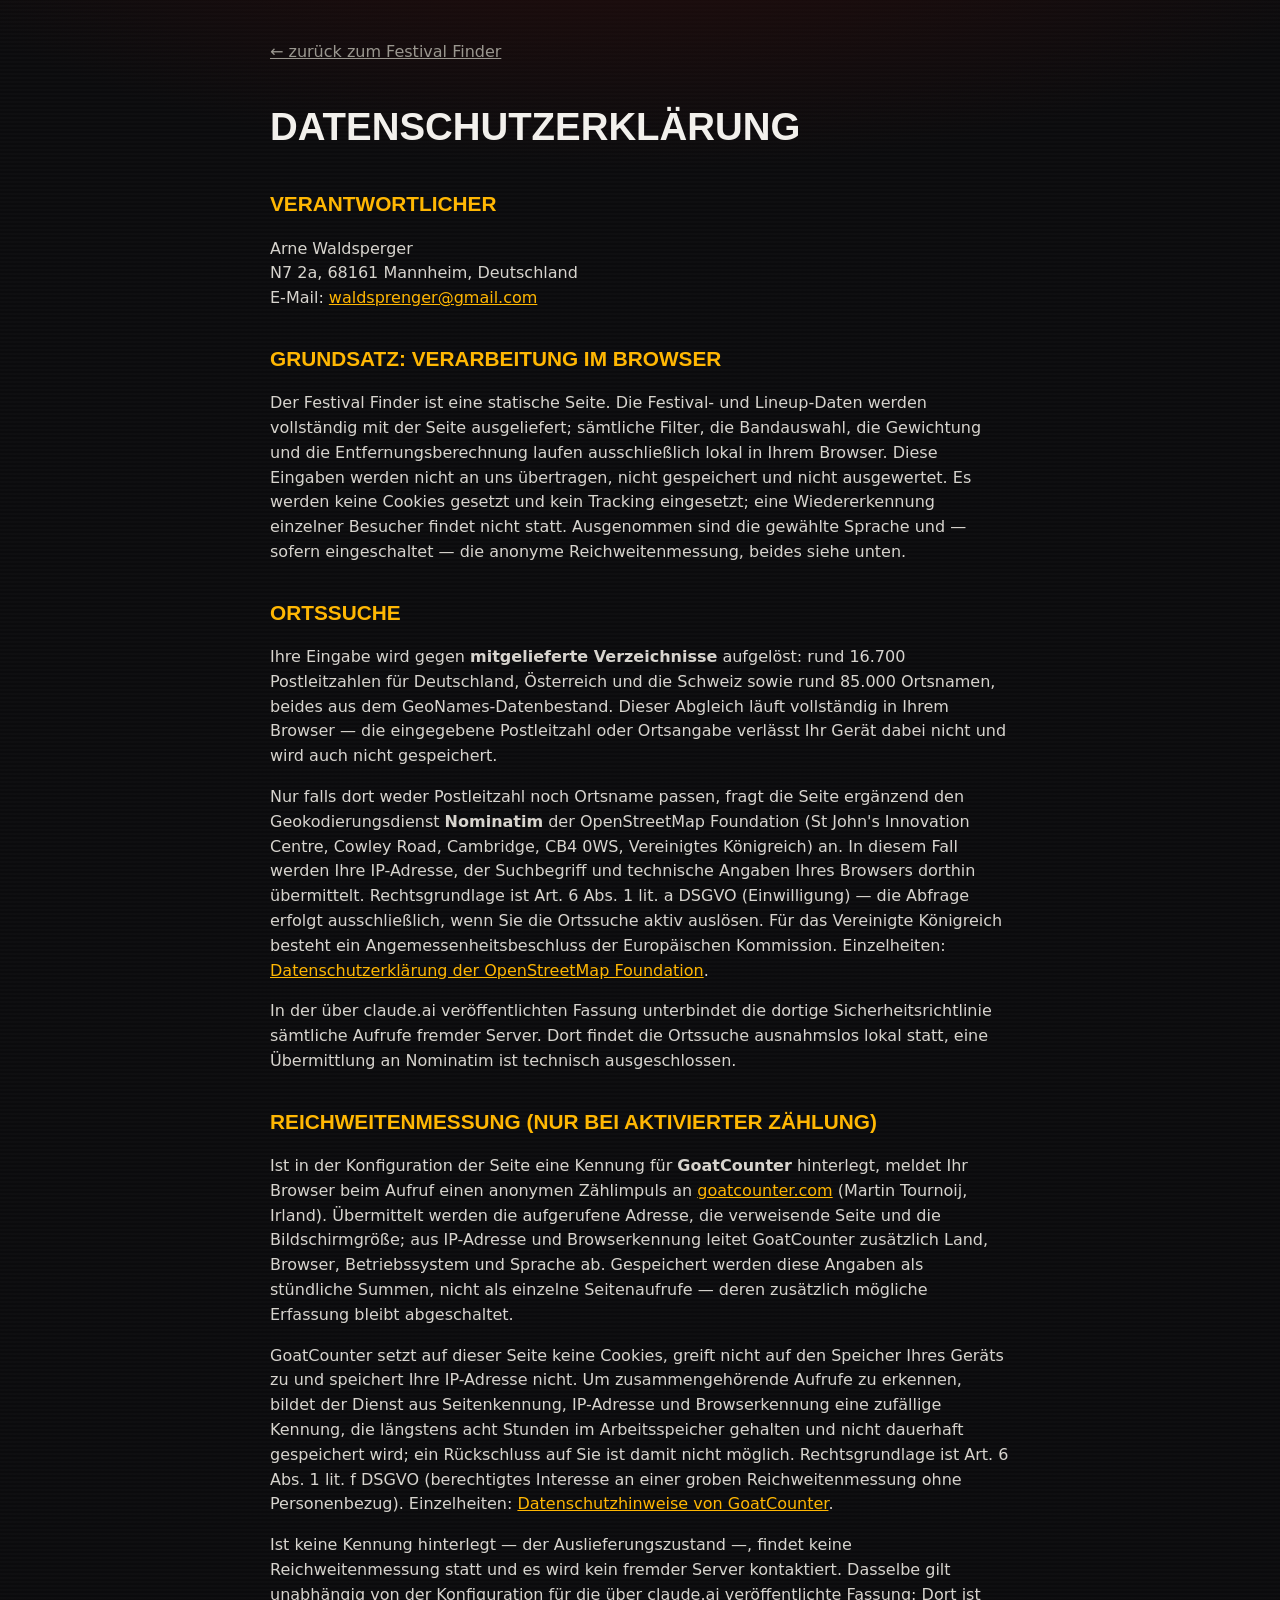
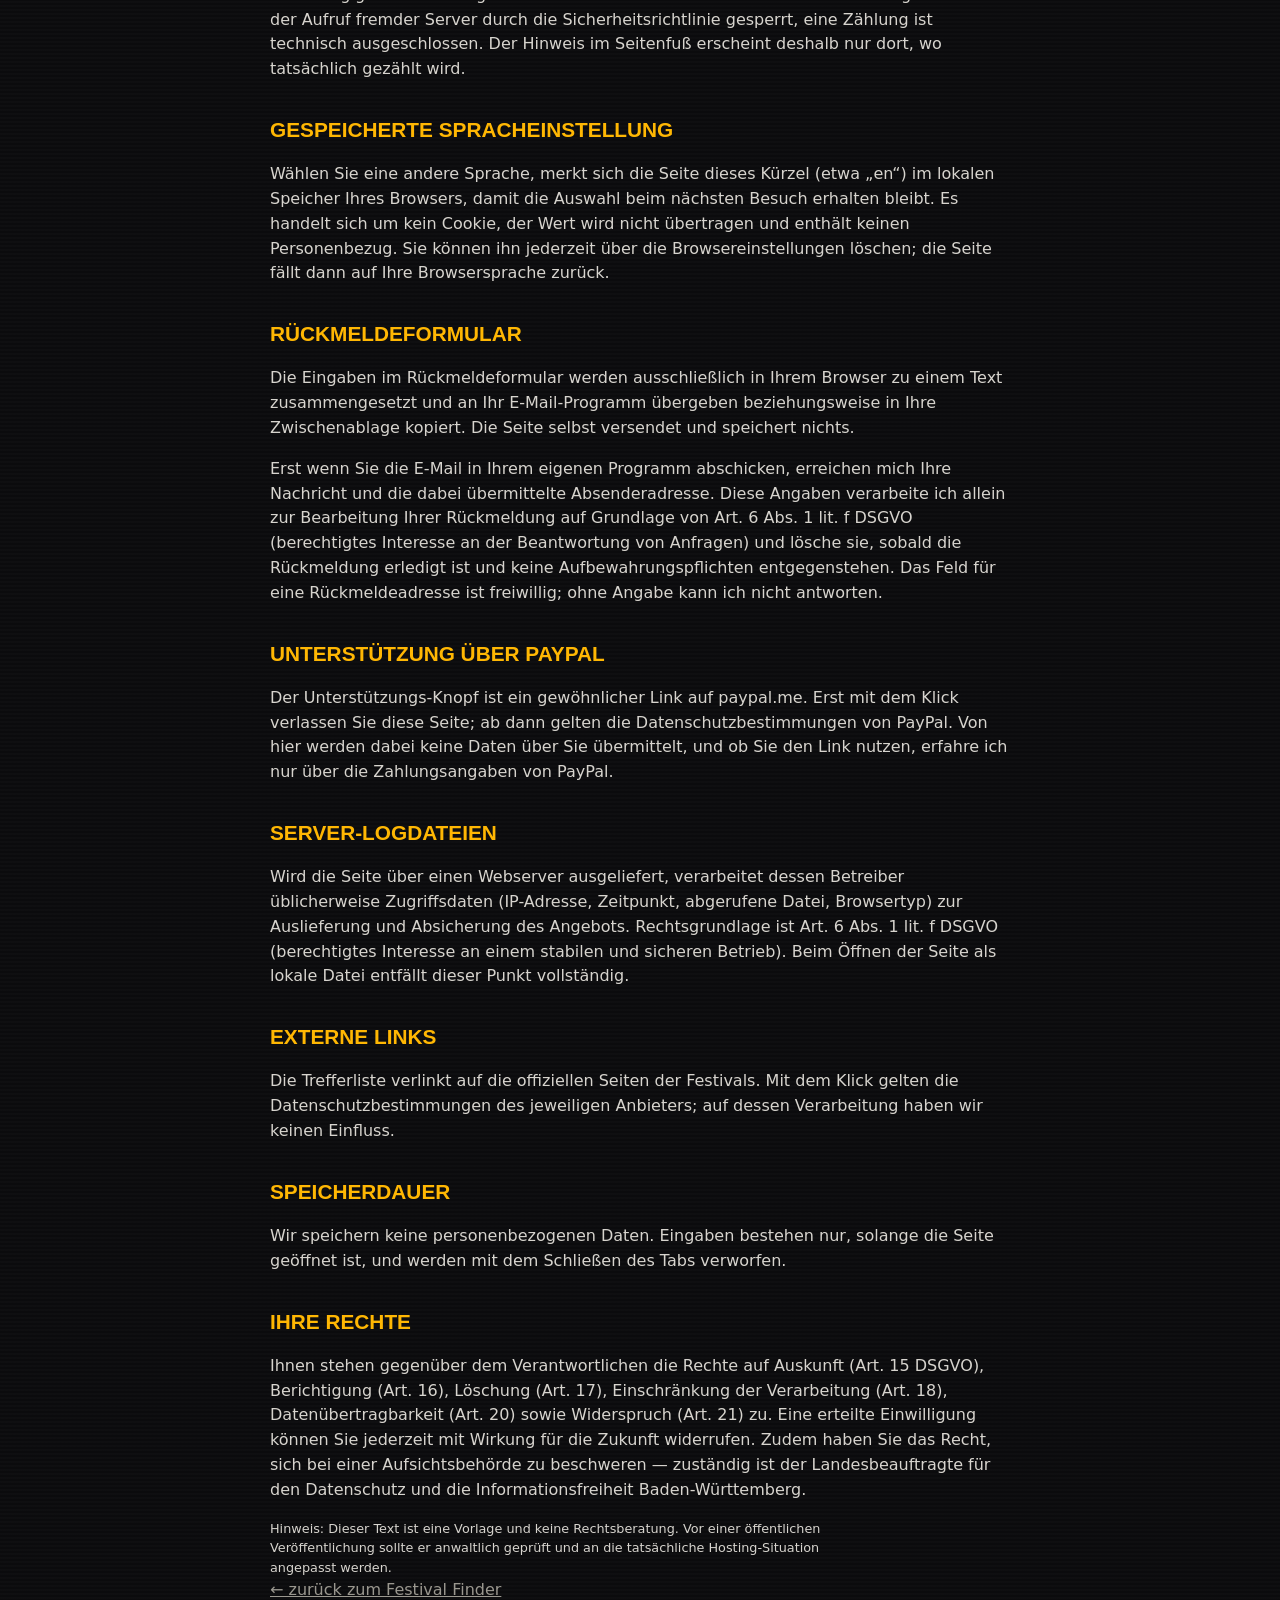
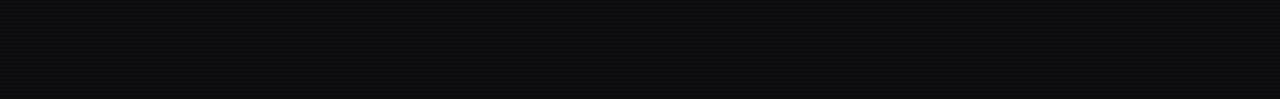
==== commit a24d72b4: "Freiwillige Zugriffszaehlung, Zaehlerhinweis nur wo gezaehlt wird Eine statische Seite kann sich nic" ====
--- a/site/datenschutz.html
+++ b/site/datenschutz.html
@@ -27,8 +27,9 @@
     vollständig mit der Seite ausgeliefert; sämtliche Filter, die Bandauswahl, die
     Gewichtung und die Entfernungsberechnung laufen ausschließlich lokal in Ihrem Browser.
     Diese Eingaben werden nicht an uns übertragen, nicht gespeichert und nicht ausgewertet.
-    Es werden keine Cookies gesetzt, keine Reichweitenmessung und kein Tracking eingesetzt.
-    Die einzige Ausnahme ist die gewählte Sprache, siehe unten.
+    Es werden keine Cookies gesetzt und kein Tracking eingesetzt; eine Wiedererkennung
+    einzelner Besucher findet nicht statt. Ausgenommen sind die gewählte Sprache und —
+    sofern eingeschaltet — die anonyme Reichweitenmessung, beides siehe unten.
   </p>
 
   <h2>Ortssuche</h2>
@@ -53,6 +54,36 @@
     In der über claude.ai veröffentlichten Fassung unterbindet die dortige
     Sicherheitsrichtlinie sämtliche Aufrufe fremder Server. Dort findet die Ortssuche
     ausnahmslos lokal statt, eine Übermittlung an Nominatim ist technisch ausgeschlossen.
+  </p>
+
+  <h2>Reichweitenmessung (nur bei aktivierter Zählung)</h2>
+  <p>
+    Ist in der Konfiguration der Seite eine Kennung für <b>GoatCounter</b> hinterlegt,
+    meldet Ihr Browser beim Aufruf einen anonymen Zählimpuls an
+    <a href="https://www.goatcounter.com" target="_blank" rel="noopener">goatcounter.com</a>
+    (Martin Tournoij, Irland). Übermittelt werden die aufgerufene Adresse, die verweisende
+    Seite und die Bildschirmgröße; aus IP-Adresse und Browserkennung leitet GoatCounter
+    zusätzlich Land, Browser, Betriebssystem und Sprache ab. Gespeichert werden diese
+    Angaben als stündliche Summen, nicht als einzelne Seitenaufrufe — deren zusätzlich
+    mögliche Erfassung bleibt abgeschaltet.
+  </p>
+  <p>
+    GoatCounter setzt auf dieser Seite keine Cookies, greift nicht auf den Speicher Ihres
+    Geräts zu und speichert Ihre IP-Adresse nicht. Um zusammengehörende Aufrufe zu
+    erkennen, bildet der Dienst aus Seitenkennung, IP-Adresse und Browserkennung eine
+    zufällige Kennung, die längstens acht Stunden im Arbeitsspeicher gehalten und nicht
+    dauerhaft gespeichert wird; ein Rückschluss auf Sie ist damit nicht möglich.
+    Rechtsgrundlage ist Art. 6 Abs. 1 lit. f DSGVO (berechtigtes Interesse an einer
+    groben Reichweitenmessung ohne Personenbezug).
+    Einzelheiten: <a href="https://www.goatcounter.com/help/privacy" target="_blank" rel="noopener">Datenschutzhinweise von GoatCounter</a>.
+  </p>
+  <p>
+    Ist keine Kennung hinterlegt — der Auslieferungszustand —, findet keine
+    Reichweitenmessung statt und es wird kein fremder Server kontaktiert. Dasselbe gilt
+    unabhängig von der Konfiguration für die über claude.ai veröffentlichte Fassung:
+    Dort ist der Aufruf fremder Server durch die Sicherheitsrichtlinie gesperrt, eine
+    Zählung ist technisch ausgeschlossen. Der Hinweis im Seitenfuß erscheint deshalb
+    nur dort, wo tatsächlich gezählt wird.
   </p>
 
   <h2>Gespeicherte Spracheinstellung</h2>
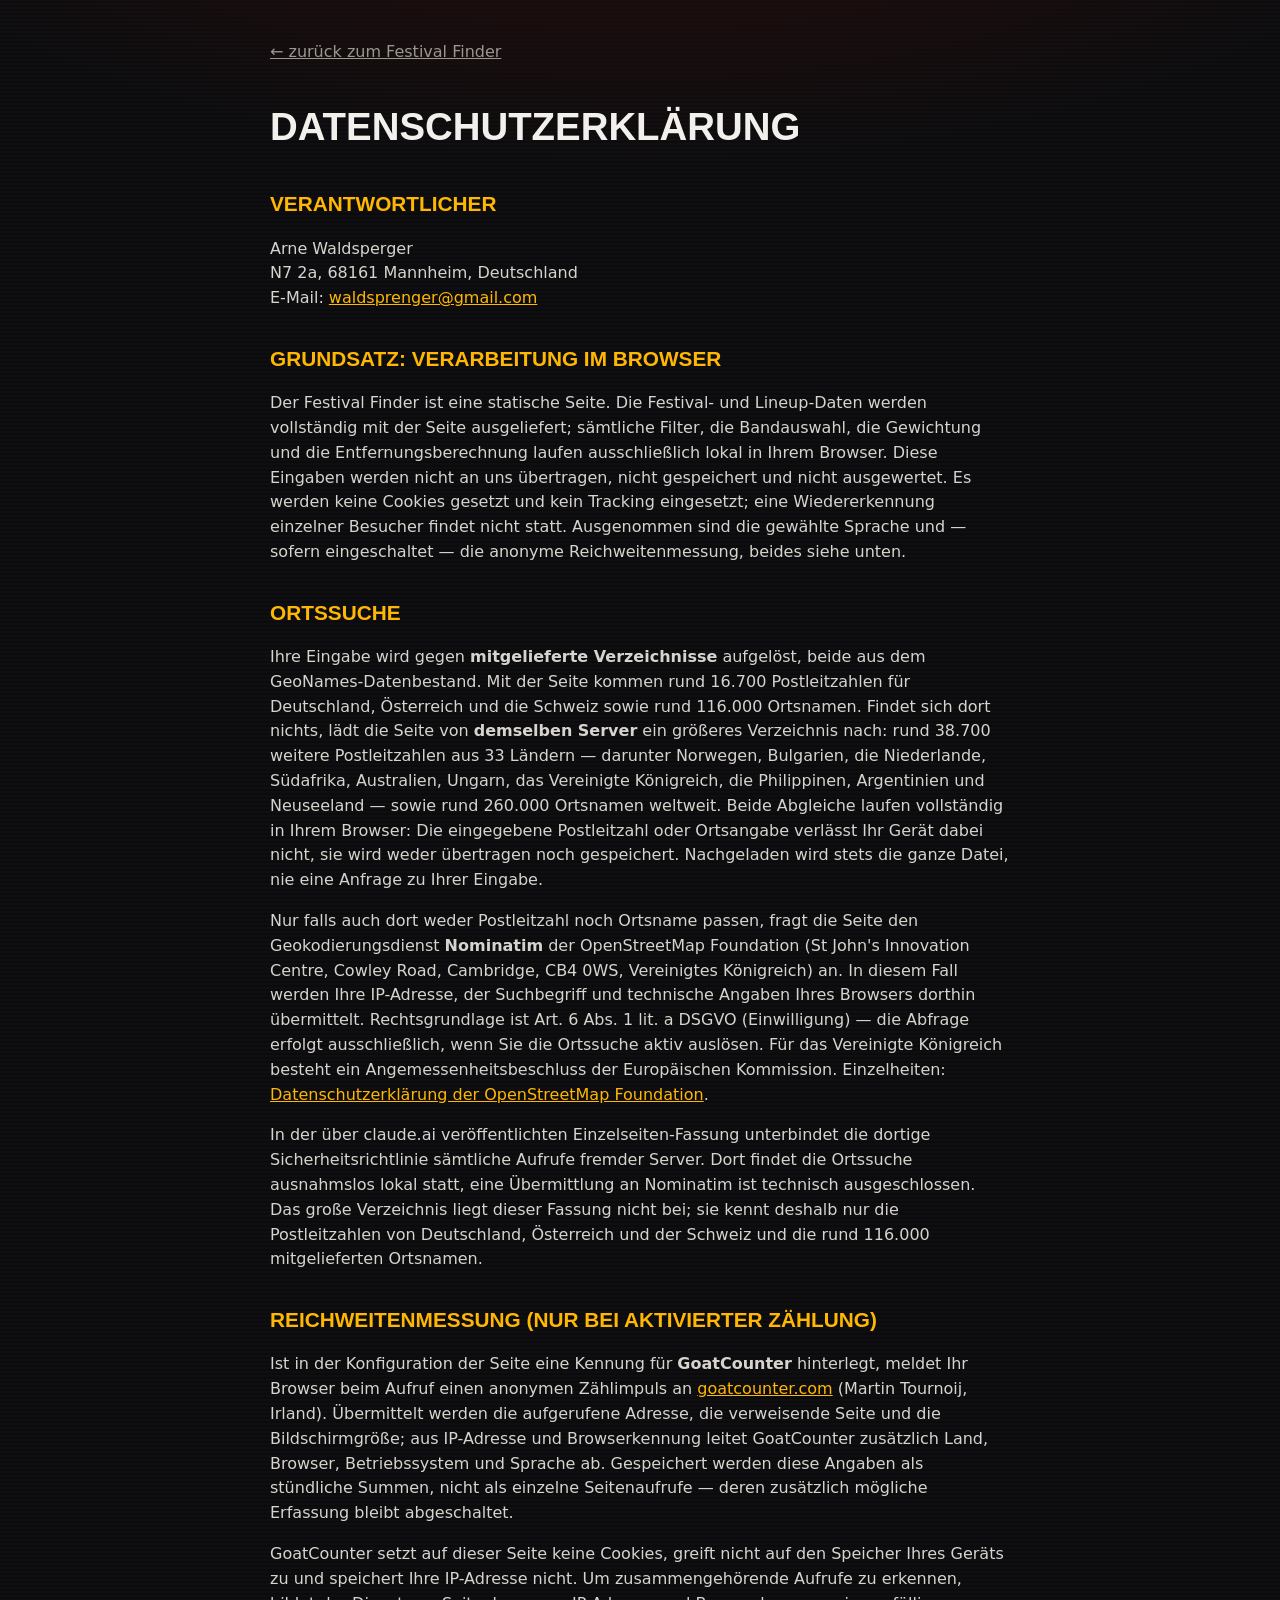
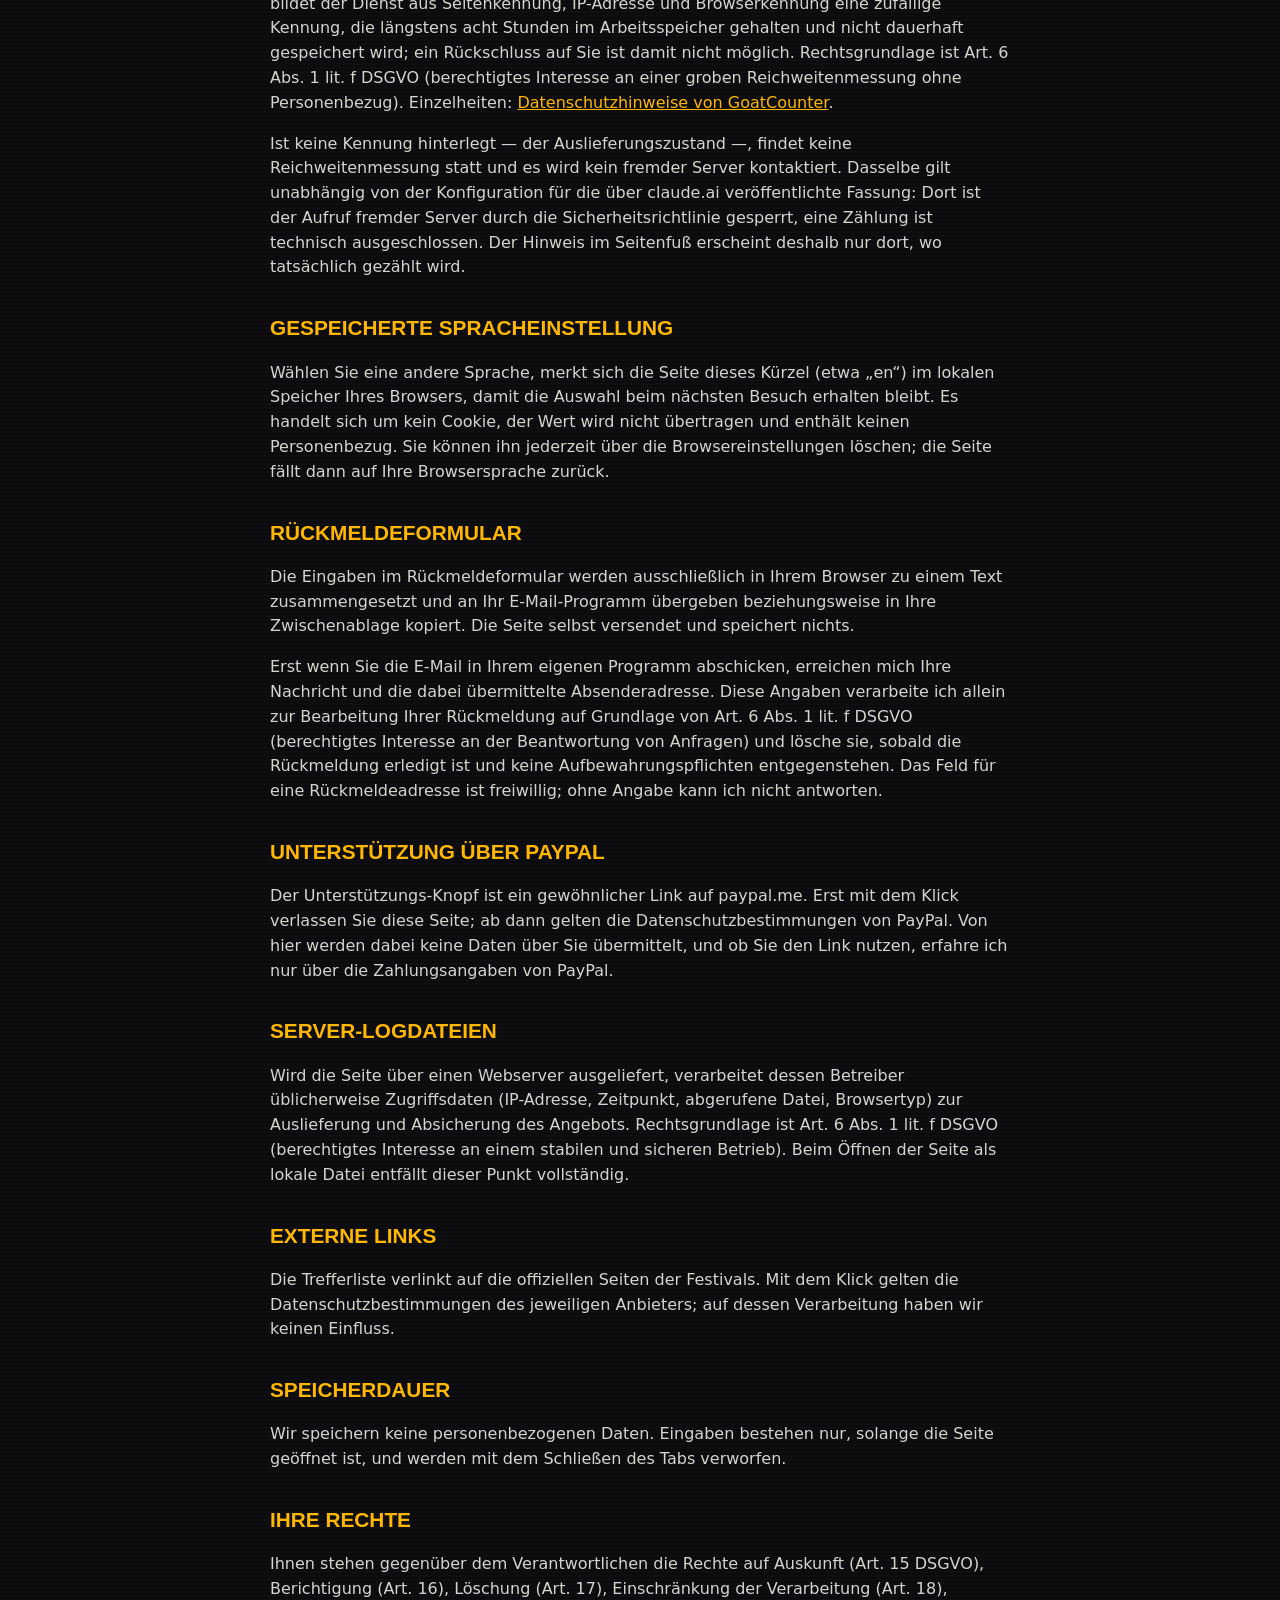
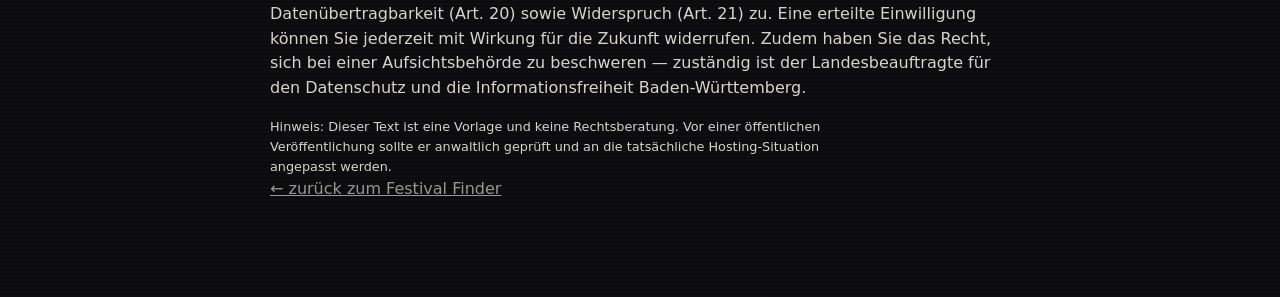
==== commit ca3c53db: "Die Sortierung folgt wieder dem Filter, der Datenschutz den Daten Zwei Dinge, die beim Umbau auf die" ====
--- a/site/datenschutz.html
+++ b/site/datenschutz.html
@@ -34,14 +34,20 @@
 
   <h2>Ortssuche</h2>
   <p>
-    Ihre Eingabe wird gegen <b>mitgelieferte Verzeichnisse</b> aufgelöst: rund 16.700
-    Postleitzahlen für Deutschland, Österreich und die Schweiz sowie rund 85.000
-    Ortsnamen, beides aus dem GeoNames-Datenbestand. Dieser Abgleich läuft vollständig
-    in Ihrem Browser — die eingegebene Postleitzahl oder Ortsangabe verlässt Ihr Gerät
-    dabei nicht und wird auch nicht gespeichert.
+    Ihre Eingabe wird gegen <b>mitgelieferte Verzeichnisse</b> aufgelöst, beide aus dem
+    GeoNames-Datenbestand. Mit der Seite kommen rund 16.700 Postleitzahlen für
+    Deutschland, Österreich und die Schweiz sowie rund 116.000 Ortsnamen. Findet sich
+    dort nichts, lädt die Seite von <b>demselben Server</b> ein größeres Verzeichnis
+    nach: rund 38.700 weitere Postleitzahlen aus 33 Ländern — darunter Norwegen,
+    Bulgarien, die Niederlande, Südafrika, Australien, Ungarn, das Vereinigte
+    Königreich, die Philippinen, Argentinien und Neuseeland — sowie rund 260.000
+    Ortsnamen weltweit. Beide Abgleiche laufen vollständig in Ihrem Browser: Die
+    eingegebene Postleitzahl oder Ortsangabe verlässt Ihr Gerät dabei nicht, sie wird
+    weder übertragen noch gespeichert. Nachgeladen wird stets die ganze Datei, nie eine
+    Anfrage zu Ihrer Eingabe.
   </p>
   <p>
-    Nur falls dort weder Postleitzahl noch Ortsname passen, fragt die Seite ergänzend den
+    Nur falls auch dort weder Postleitzahl noch Ortsname passen, fragt die Seite den
     Geokodierungsdienst <b>Nominatim</b> der OpenStreetMap Foundation (St John's Innovation
     Centre, Cowley Road, Cambridge, CB4 0WS, Vereinigtes Königreich) an. In diesem Fall
     werden Ihre IP-Adresse, der Suchbegriff und technische Angaben Ihres Browsers dorthin
@@ -51,9 +57,12 @@
     Einzelheiten: <a href="https://osmfoundation.org/wiki/Privacy_Policy" target="_blank" rel="noopener">Datenschutzerklärung der OpenStreetMap Foundation</a>.
   </p>
   <p>
-    In der über claude.ai veröffentlichten Fassung unterbindet die dortige
+    In der über claude.ai veröffentlichten Einzelseiten-Fassung unterbindet die dortige
     Sicherheitsrichtlinie sämtliche Aufrufe fremder Server. Dort findet die Ortssuche
     ausnahmslos lokal statt, eine Übermittlung an Nominatim ist technisch ausgeschlossen.
+    Das große Verzeichnis liegt dieser Fassung nicht bei; sie kennt deshalb nur die
+    Postleitzahlen von Deutschland, Österreich und der Schweiz und die rund 116.000
+    mitgelieferten Ortsnamen.
   </p>
 
   <h2>Reichweitenmessung (nur bei aktivierter Zählung)</h2>
--- a/site/style.css
+++ b/site/style.css
@@ -223,6 +223,7 @@
 
 .check input { accent-color: var(--red); }
 
+
 button {
   font: inherit;
   font-weight: 700;
@@ -239,6 +240,134 @@
 button.ghost { background: transparent; color: var(--fg); border-color: var(--line); }
 button.ghost:hover { border-color: var(--amber); color: var(--amber); }
 button.small { padding: .3rem .6rem; font-size: .8rem; }
+
+/* "hidden" muss hidden bleiben. Die Browservorgabe [hidden]{display:none}
+   hat dieselbe Staerke wie eine Klasse - jede eigene Regel mit display:flex
+   schlaegt sie und blendet das Element wieder ein. Genau das ist passiert:
+   Die Kurzzeile eines aufgeklappten Schritts stand doppelt in der
+   Ueberschrift. */
+[hidden] { display: none !important; }
+
+/* ---------- Die Kette ----------
+   Eine Frage nach der anderen. Beantwortete Schritte klappen zu einer Zeile
+   zusammen: Sechs offene Panels uebereinander waeren dieselbe lange Seite wie
+   vorher, nur langsamer aufgedeckt. */
+
+.schritt { transition: border-left-color .2s; }
+
+/* Der Schritt, der gerade dran ist, traegt den roten Balken; erledigte einen
+   ruhigen. So sieht man auf einen Blick, wo man steht. */
+.schritt.erledigt { border-left-color: var(--line); }
+.schritt.dran { border-left-color: var(--amber); }
+
+.schritt.erledigt > h2 { margin-bottom: 0; font-size: 1.15rem; opacity: .75; }
+.schritt.erledigt > h2 .help { display: none; }
+.schritt.erledigt { padding: .85rem 1.5rem; margin-bottom: .6rem; }
+.schritt.erledigt .num { width: 1.5rem; height: 1.5rem; font-size: .8rem; }
+
+.kurz {
+  display: flex;
+  align-items: baseline;
+  gap: .75rem;
+  flex-wrap: wrap;
+  margin-left: auto;
+  font-family: var(--body);
+  text-transform: none;
+  letter-spacing: 0;
+  font-size: .9rem;
+  font-weight: 400;
+}
+
+.kurz-text { color: var(--amber); }
+.kurz-text.aus { color: var(--mut); }
+
+/* Ja oder Nein - gross genug, dass man am Telefon nicht danebentippt */
+.wahl { display: flex; gap: .6rem; margin: 0 0 1rem; }
+
+.wahl button {
+  flex: 0 0 auto;
+  min-width: 7rem;
+  padding: .7rem 1.4rem;
+  background: transparent;
+  border-color: var(--line);
+  color: var(--fg);
+}
+
+.wahl button:hover { border-color: var(--amber); color: var(--amber); background: transparent; }
+
+.wahl button[aria-pressed="true"] {
+  background: var(--red);
+  border-color: var(--red);
+  color: #fff;
+}
+
+.wahl button.nein[aria-pressed="true"] {
+  background: var(--line);
+  border-color: var(--line);
+  color: var(--fg);
+}
+
+.wahl-inhalt { margin-bottom: .4rem; }
+
+/* Von - bis nebeneinander. Die Felder duerfen schmal sein: Dort stehen Zahlen,
+   keine Saetze. */
+.field.spanne {
+  display: flex;
+  align-items: center;
+  gap: .5rem;
+  flex-wrap: wrap;
+}
+
+.field.spanne label {
+  margin: 0;
+  flex: none;
+}
+
+.field.spanne input[type=number] {
+  width: 7rem;
+  padding: .65rem .75rem;
+  background: var(--bg2);
+  border: 1px solid var(--line);
+  border-radius: 2px;
+  color: var(--fg);
+  font: inherit;
+  font-variant-numeric: tabular-nums;
+}
+
+.field.spanne input[type=number]:focus {
+  outline: 2px solid var(--amber);
+  outline-offset: 1px;
+}
+
+.field.spanne .einheit { color: var(--mut); font-size: .9rem; }
+
+.field.spanne select {
+  padding: .6rem .5rem;
+  background: var(--bg2);
+  border: 1px solid var(--line);
+  border-radius: 2px;
+  color: var(--fg);
+  font: inherit;
+}
+
+.schritt-fuss {
+  display: flex;
+  align-items: center;
+  gap: 1rem;
+  flex-wrap: wrap;
+  margin-top: 1rem;
+}
+
+/* Wie viele Festivals nach diesem Schritt uebrig sind. Ohne diese Zahl
+   klickt man sechs Fragen durch, ohne zu sehen, was sie bewirken. */
+.rest {
+  margin: 0;
+  font-size: .85rem;
+  color: var(--mut);
+  font-variant-numeric: tabular-nums;
+}
+
+.rest b { color: var(--amber); font-weight: 700; }
 
 .hint { margin: .5rem 0 0; font-size: .82rem; color: var(--mut); }
 .hint.ok { color: var(--ok); }
@@ -389,48 +518,62 @@
 
 .results li:last-child { border-bottom: 0; }
 .results .cnt { color: var(--mut); font-size: .8rem; white-space: nowrap; }
+/* Kuerzel hinter dem Bandnamen: sichtbar, aber nachrangig */
+.results .alias { color: var(--mut); font-size: .82rem; }
 .results button { padding: .25rem .6rem; font-size: .8rem; }
 
-/* ---------- Umschalter Bandfilter ---------- */
-
-.toggle-row { display: flex; align-items: center; gap: .1rem; margin: -.4rem 0 1rem; }
-
-.switch { display: inline-flex; align-items: center; gap: .6rem; cursor: pointer;
-  text-transform: none; letter-spacing: 0; font-size: .95rem; color: var(--fg);
-  font-weight: 600; margin: 0; }
-
-.switch input { position: absolute; opacity: 0; width: 0; height: 0; }
-
-.switch .track {
-  position: relative;
-  width: 2.9rem;
-  height: 1.55rem;
-  border-radius: 999px;
-  background: var(--bg2);
-  border: 1px solid var(--line);
-  transition: background .15s, border-color .15s;
-  flex: none;
-}
-
-.switch .knob {
-  position: absolute;
-  top: 2px; left: 2px;
-  width: 1.15rem; height: 1.15rem;
-  border-radius: 50%;
-  background: var(--mut);
-  transition: transform .15s, background .15s;
-}
-
-.switch input:checked + .track { background: rgba(226,35,26,.28); border-color: var(--red); }
-.switch input:checked + .track .knob { transform: translateX(1.32rem); background: var(--red); }
-.switch input:focus-visible + .track { outline: 2px solid var(--amber); outline-offset: 2px; }
+/* ---------- Umschalter Band- oder Genrefilter ---------- */
+
+/* Drei Zustaende schliessen einander aus, deshalb Radioknoepfe statt Schalter */
+.modes { display: flex; flex-wrap: wrap; gap: .4rem; }
+
+.mode { margin: 0; cursor: pointer; text-transform: none; letter-spacing: 0; }
+
+.mode input { position: absolute; opacity: 0; width: 0; height: 0; }
+
+.mode span {
+  display: inline-block;
+  padding: .35rem .8rem;
+  border: 1px solid var(--line);
+  border-radius: 2px;
+  background: var(--bg2);
+  color: var(--mut);
+  font-size: .9rem;
+  font-weight: 700;
+}
+
+.mode input:checked + span { background: rgba(226,35,26,.28); border-color: var(--red); color: var(--fg); }
+.mode input:focus-visible + span { outline: 2px solid var(--amber); outline-offset: 2px; }
+
+/* ---------- Genreauswahl ---------- */
+
+.genres { margin-top: 1rem; }
+
+.genre-chip {
+  display: inline-flex;
+  align-items: baseline;
+  gap: .5rem;
+  background: var(--bg2);
+  border: 1px solid var(--line);
+  border-radius: 2px;
+  padding: .35rem .7rem;
+  font-size: .88rem;
+  font-weight: 600;
+  color: var(--fg);
+}
+
+.genre-chip .cnt { color: var(--mut); font-size: .78rem; font-weight: 400; }
+.genre-chip.on { background: rgba(226,35,26,.28); border-color: var(--red); }
+.genre-chip.on .cnt { color: var(--fg); }
+
+.genre-actions { margin: 1rem 0 .3rem; }
+.genre-actions .hint { margin: 0; }
+
+.facts .genre-line b { font-weight: 700; }
+.facts .genre-line mark { background: var(--amber); color: #111; padding: 0 .2em; }
 
 /* Bandauswahl bleibt bedienbar, tritt aber zurück, wenn der Filter aus ist */
-.bands-off .lead, .bands-off .field, .bands-off .results, .bands-off .chosen { opacity: .45; }
-
-@media (prefers-reduced-motion: reduce) {
-  .switch .track, .switch .knob { transition: none; }
-}
+.bands-off #band-block, .bands-off #genre-block { opacity: .45; }
 
 .chosen { margin-top: 1.5rem; }
 
@@ -487,6 +630,20 @@
 .chip.double .w { background: var(--amber); border-color: var(--amber); color: #111; }
 .chip .x { background: transparent; border: 0; color: var(--mut); padding: .1rem .35rem; font-size: 1rem; }
 .chip .x:hover { color: var(--red); background: transparent; }
+
+/* ---------- Sortierauswahl ---------- */
+
+.sort-row { display: flex; align-items: center; gap: .6rem; margin: -.4rem 0 1rem; flex-wrap: wrap; }
+
+.sort-row label {
+  margin: 0;
+  text-transform: uppercase;
+  letter-spacing: .08em;
+  font-size: .78rem;
+  color: var(--mut);
+}
+
+.sort-row select { width: auto; min-width: 11rem; padding: .35rem .6rem; font-size: .9rem; }
 
 /* ---------- Ergebnisliste ---------- */
 
@@ -567,7 +724,6 @@
 .hits .hit { color: var(--ok); font-weight: 600; }
 /* doppelt gewichtete Bands heben sich durch Farbe ab, nicht durch Zusatztext */
 .hits .hit.dbl { color: var(--amber); font-weight: 800; }
-.hits .miss { color: var(--mut); text-decoration: line-through; }
 
 details.lineup { margin-top: .75rem; border-top: 1px dashed var(--line); padding-top: .6rem; }
 details.lineup summary { cursor: pointer; color: var(--mut); font-size: .85rem;
@@ -630,8 +786,103 @@
 .legal .back { display: inline-block; margin-bottom: 2rem; color: var(--mut); }
 .legal .legal-close { display: block; margin-top: 2.5rem; }
 
+.festivals .mehr { list-style: none; margin: .4rem 0 0; text-align: center; }
+.festivals .mehr button { width: 100%; max-width: 24rem; }
+
+/* ---------- Telefone ----------
+   Die Seite wird vor allem am Telefon benutzt. Deshalb hier: Tippziele ab
+   44 px (Daumenbreite), 16 px Schrift in allen Eingaben — darunter zoomt iOS
+   beim Antippen ungefragt die Seite —, schmalere Ränder für mehr Inhalt und
+   eine höhere Karte, die im Hochformat sonst zum Streifen schrumpft. */
+
 @media (max-width: 620px) {
+  .inner { padding: 0 1rem; }
+  main { padding: 1.25rem 1rem 3rem; }
+
+  /* Rand des Geräts freihalten (Kamera-Insel, Wischbalken) */
+  body {
+    padding-left: env(safe-area-inset-left);
+    padding-right: env(safe-area-inset-right);
+  }
+  .site-footer { padding-bottom: env(safe-area-inset-bottom); }
+
+  .masthead { padding: 1.5rem 0 1.25rem; }
+  .masthead h1 { font-size: clamp(2.2rem, 12vw, 3rem); }
+  .tag { letter-spacing: .18em; font-size: .72rem; margin-top: .6rem; }
+  .lang { padding-top: 0; }
+
+  .panel { padding: 1.1rem .9rem; margin-bottom: 1.25rem; }
+  .panel h2 { font-size: 1.35rem; margin-bottom: .9rem; }
+
+  .grid { gap: 1.1rem; }
+
+  /* Eingaben: 16 px verhindert das Hineinzoomen beim Antippen unter iOS */
+  input[type=text], input[type=date], select, textarea {
+    font-size: 16px;
+    min-height: 2.75rem;
+  }
+  .lang select, .sort-row select { font-size: 16px; min-height: 2.75rem; }
+  button, .btn-link { min-height: 2.75rem; }
+  .ghost.small, .map-tools button { min-height: 2.5rem; }
+
+  /* Fragezeichen und Haken sind am Daumen sonst kaum zu treffen. Das
+     Fragezeichen bleibt klein - es steht mitten im Text -, bekommt aber eine
+     unsichtbar vergroesserte Trefferflaeche von rund 45 Pixeln. */
+  button.help { width: 1.7rem; height: 1.7rem; font-size: .9rem; min-height: 0;
+    position: relative; }
+  button.help::after { content: ''; position: absolute; inset: -9px -9px -9px -5px; }
+
+  .lineup summary { padding: .5rem 0; }
+  .check { gap: .6rem; align-items: flex-start; }
+  .check input[type=checkbox] { width: 1.4rem; height: 1.4rem; flex: none; accent-color: var(--red); }
+
+  /* Regler: der Griff bleibt klein, die Trefferfläche wächst */
+  input[type=range] { height: 2.75rem; }
+
+  .modes { width: 100%; gap: .35rem; }
+  .mode { flex: 1 1 0; }
+  .mode span { display: flex; align-items: center; justify-content: center;
+    height: 100%; min-height: 2.75rem; padding: .4rem .5rem; text-align: center; }
+
+  .genre-chip { min-height: 2.75rem; }
+  .chip { padding: .35rem .35rem .35rem .75rem; font-size: .92rem; }
+  .chip .w, .chip .x { min-width: 2.25rem; min-height: 2.25rem; }
+
+  .results { max-height: 60vh; }
+  .results li { padding: .65rem .75rem; gap: .5rem; }
+  .results button { min-height: 2.5rem; }
+
+  .sort-row { gap: .5rem; }
+  .sort-row select { flex: 1; min-width: 0; }
+
+  /* Im Hochformat ist ein 16:7-Streifen unbrauchbar - die Karte wird höher.
+     Die Höhe setzt drawMap(), hier steht nur, was das Bild umgibt. */
+  .map-wrap { margin-top: 1.1rem; }
+  .map-tools { flex-wrap: wrap; }
+  .map-tools button:first-child, .map-tools button:nth-child(2) { min-width: 2.75rem; }
+
+  .fest { padding: .9rem; }
   .fest-head { flex-direction: column-reverse; align-items: flex-start; gap: .4rem; }
+  .fest h3 { font-size: 1.25rem; }
   .pct { font-size: 1.6rem; }
   .pct small { display: inline; margin-left: .4rem; }
-}
+  .facts { gap: .3rem .8rem; }
+  .lineup .all { max-height: 40vh; overflow-y: auto; }
+
+  .feedback-actions { flex-direction: column; align-items: stretch; }
+  .feedback-actions .btn-link, .feedback-actions button { text-align: center; }
+}
+
+/* Sehr schmale Geräte (iPhone SE): der Kopf darf nicht die halbe Seite füllen */
+@media (max-width: 380px) {
+  .masthead h1 { font-size: 2rem; }
+  .panel { padding: 1rem .75rem; }
+  .genre-chip { font-size: .84rem; }
+}
+
+/* Lange Trefferlisten scrollen flüssiger, wenn der Browser Karten außerhalb
+   des Bildes überspringen darf. Die Platzhalterhöhe verhindert Springen. */
+.fest {
+  content-visibility: auto;
+  contain-intrinsic-size: auto 320px;
+}
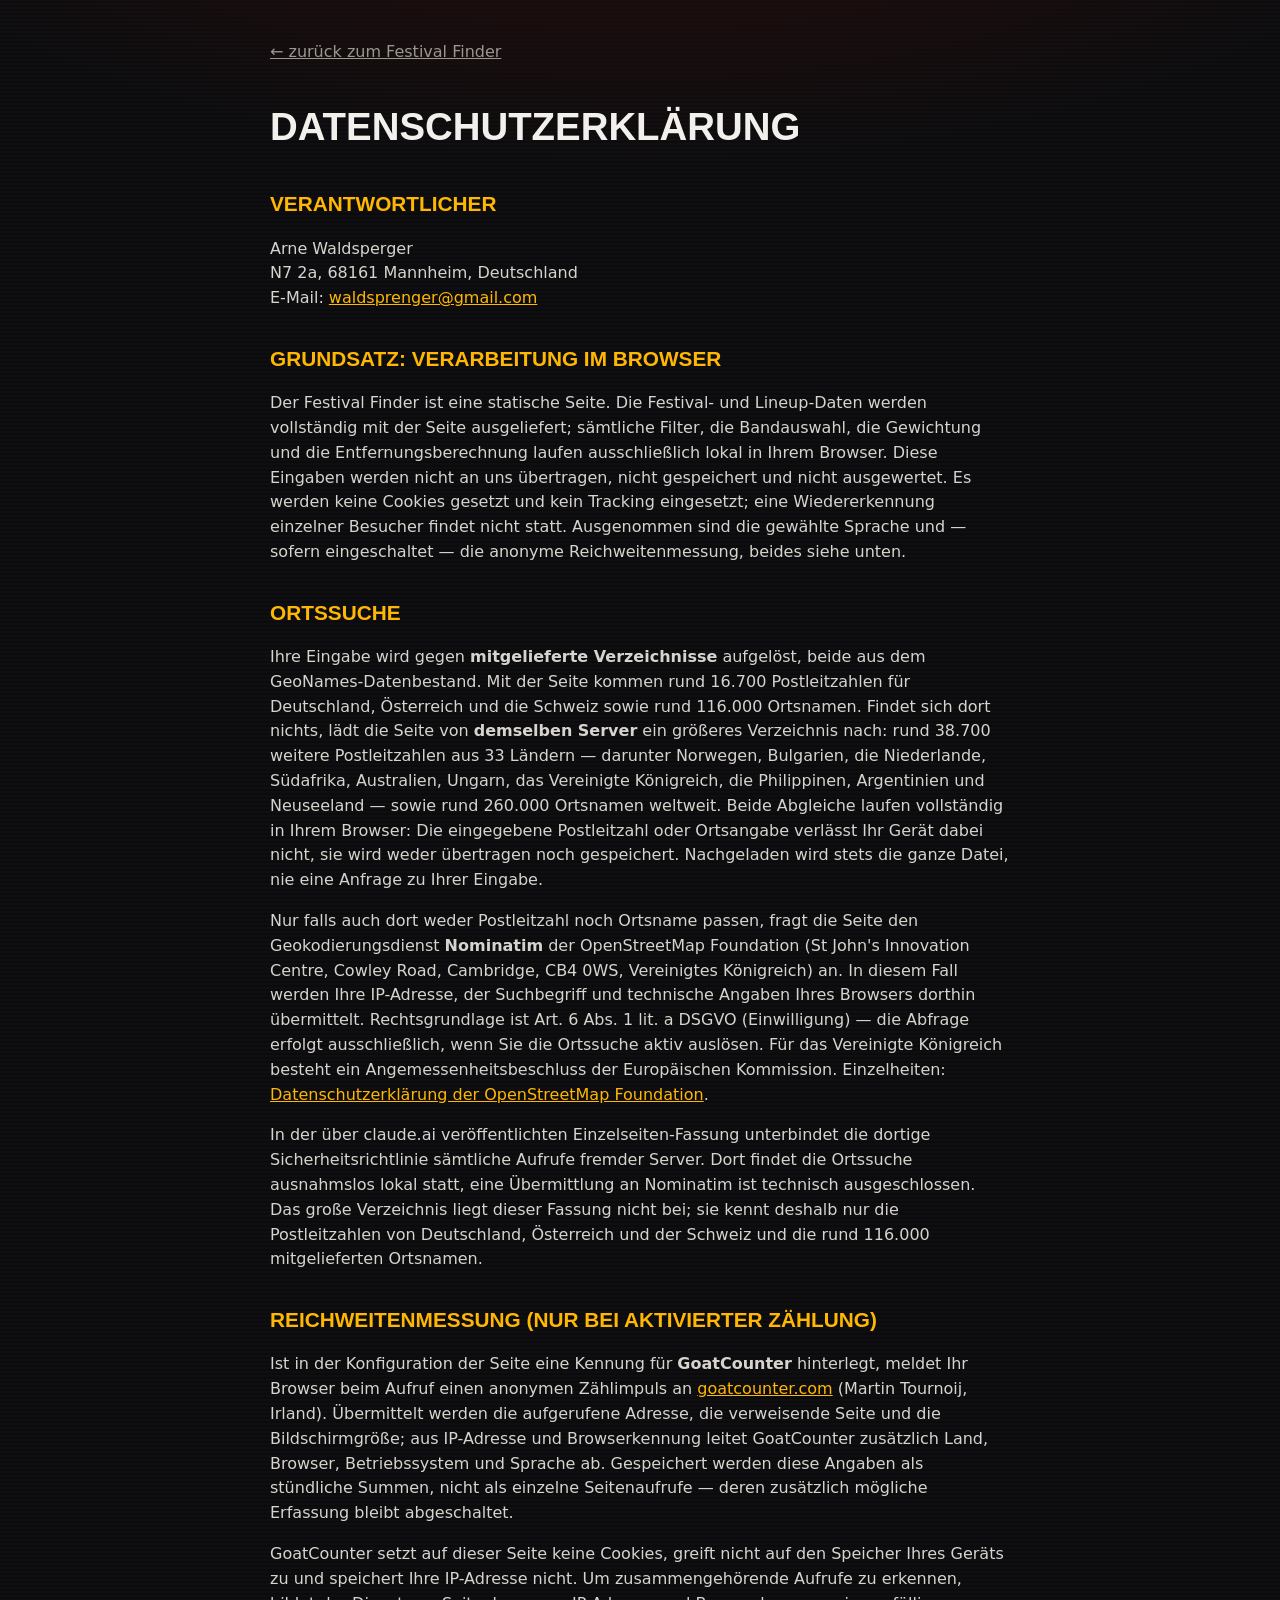
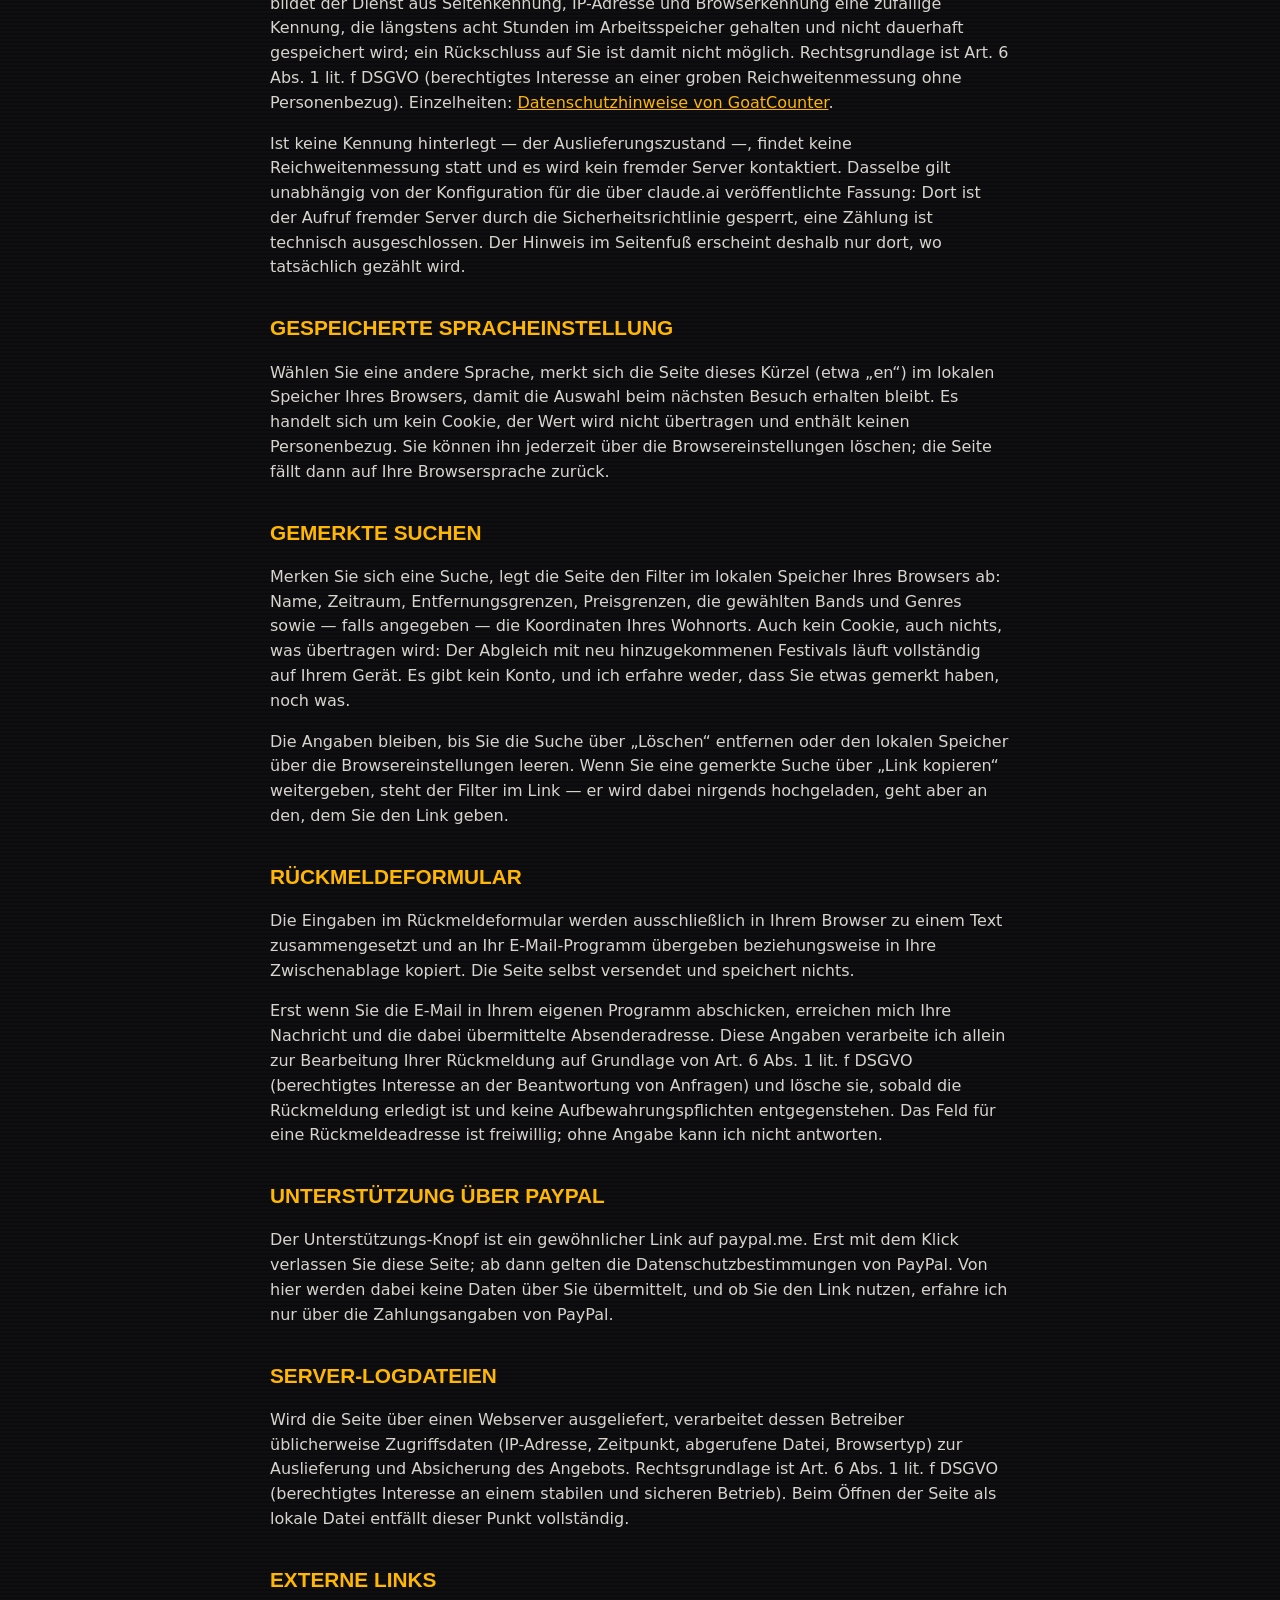
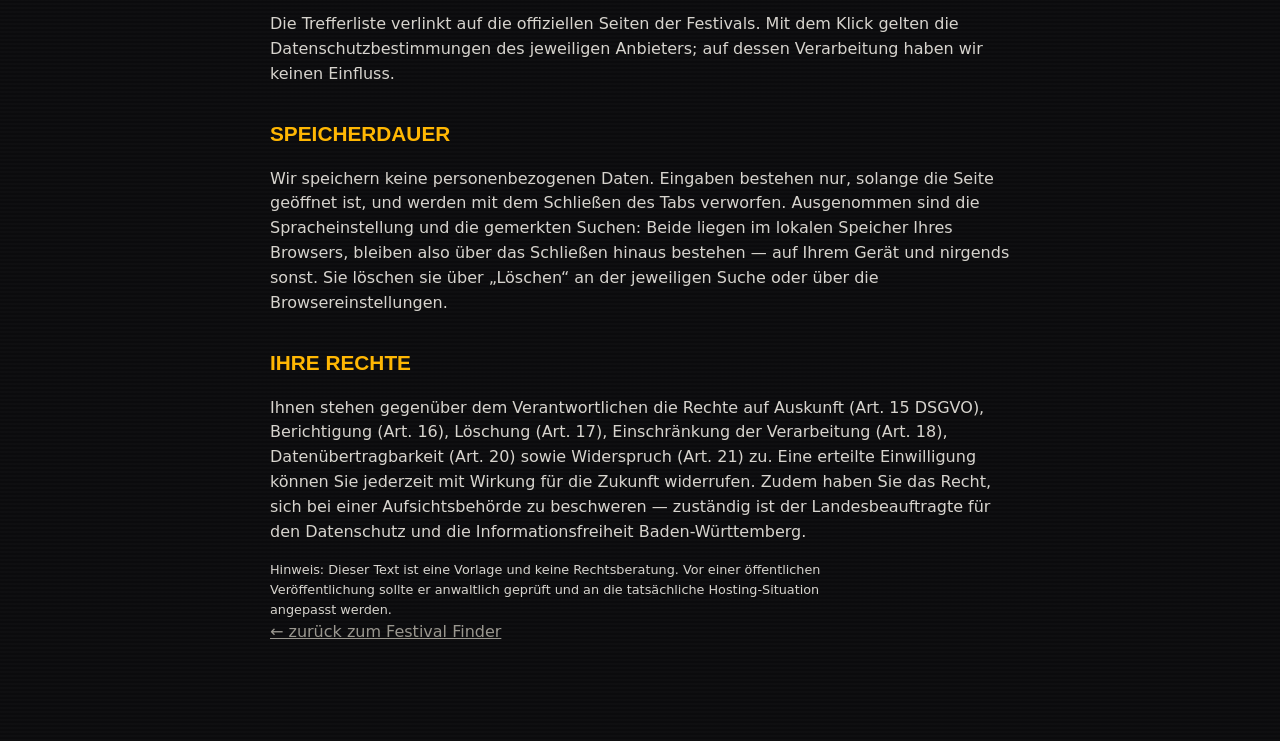
==== commit 679903cf: "Gemerkte Suchen - und was seit dem letzten Besuch dazukam Ein Filter laesst sich unter einem Namen a" ====
--- a/site/datenschutz.html
+++ b/site/datenschutz.html
@@ -104,6 +104,22 @@
     löschen; die Seite fällt dann auf Ihre Browsersprache zurück.
   </p>
 
+  <h2>Gemerkte Suchen</h2>
+  <p>
+    Merken Sie sich eine Suche, legt die Seite den Filter im lokalen Speicher Ihres
+    Browsers ab: Name, Zeitraum, Entfernungsgrenzen, Preisgrenzen, die gewählten Bands
+    und Genres sowie — falls angegeben — die Koordinaten Ihres Wohnorts. Auch kein
+    Cookie, auch nichts, was übertragen wird: Der Abgleich mit neu hinzugekommenen
+    Festivals läuft vollständig auf Ihrem Gerät. Es gibt kein Konto, und ich erfahre
+    weder, dass Sie etwas gemerkt haben, noch was.
+  </p>
+  <p>
+    Die Angaben bleiben, bis Sie die Suche über „Löschen“ entfernen oder den lokalen
+    Speicher über die Browsereinstellungen leeren. Wenn Sie eine gemerkte Suche über
+    „Link kopieren“ weitergeben, steht der Filter im Link — er wird dabei nirgends
+    hochgeladen, geht aber an den, dem Sie den Link geben.
+  </p>
+
   <h2>Rückmeldeformular</h2>
   <p>
     Die Eingaben im Rückmeldeformular werden ausschließlich in Ihrem Browser zu einem
@@ -146,7 +162,11 @@
   <h2>Speicherdauer</h2>
   <p>
     Wir speichern keine personenbezogenen Daten. Eingaben bestehen nur, solange die Seite
-    geöffnet ist, und werden mit dem Schließen des Tabs verworfen.
+    geöffnet ist, und werden mit dem Schließen des Tabs verworfen. Ausgenommen sind die
+    Spracheinstellung und die gemerkten Suchen: Beide liegen im lokalen Speicher Ihres
+    Browsers, bleiben also über das Schließen hinaus bestehen — auf Ihrem Gerät und
+    nirgends sonst. Sie löschen sie über „Löschen“ an der jeweiligen Suche oder über
+    die Browsereinstellungen.
   </p>
 
   <h2>Ihre Rechte</h2>
--- a/site/style.css
+++ b/site/style.css
@@ -400,6 +400,59 @@
 }
 .stat b { color: var(--amber); font-variant-numeric: tabular-nums; }
 
+/* ---------- Gemerkte Suchen ---------- */
+
+.merken {
+  margin-top: 1.5rem;
+  padding-top: 1rem;
+  border-top: 1px dashed var(--line);
+}
+
+.wunschliste { list-style: none; margin: 0; padding: 0; }
+
+.wunschliste > li {
+  padding: .75rem 0;
+  border-top: 1px solid var(--line);
+}
+.wunschliste > li:first-child { border-top: 0; }
+
+.wunsch-kopf {
+  display: flex;
+  align-items: center;
+  gap: .6rem;
+  flex-wrap: wrap;
+}
+
+.wunsch-knoepfe { display: flex; gap: .4rem; margin-left: auto; flex-wrap: wrap; }
+
+/* Die Zahl der Neuzugänge — der einzige Grund, hier hinzusehen */
+.marke {
+  padding: .1rem .5rem;
+  border-radius: 999px;
+  background: var(--red);
+  color: #fff;
+  font-size: .78rem;
+  font-weight: 600;
+  font-variant-numeric: tabular-nums;
+}
+
+.wunsch-neu {
+  list-style: none;
+  margin: .6rem 0 .6rem;
+  padding: .6rem 0 0 .9rem;
+  border-left: 2px solid var(--line);
+}
+.wunsch-neu li { margin: 0 0 .55rem; font-size: .9rem; }
+.wunsch-neu li:last-child { margin-bottom: 0; }
+.wunsch-neu b { color: var(--fg); }
+.wunsch-neu span { color: var(--mut); }
+
+.stat.ok { color: var(--amber); }
+
+@media (max-width: 640px) {
+  .wunsch-knoepfe { margin-left: 0; width: 100%; }
+}
+
 /* ---------- Rückmeldung ---------- */
 
 select, textarea {
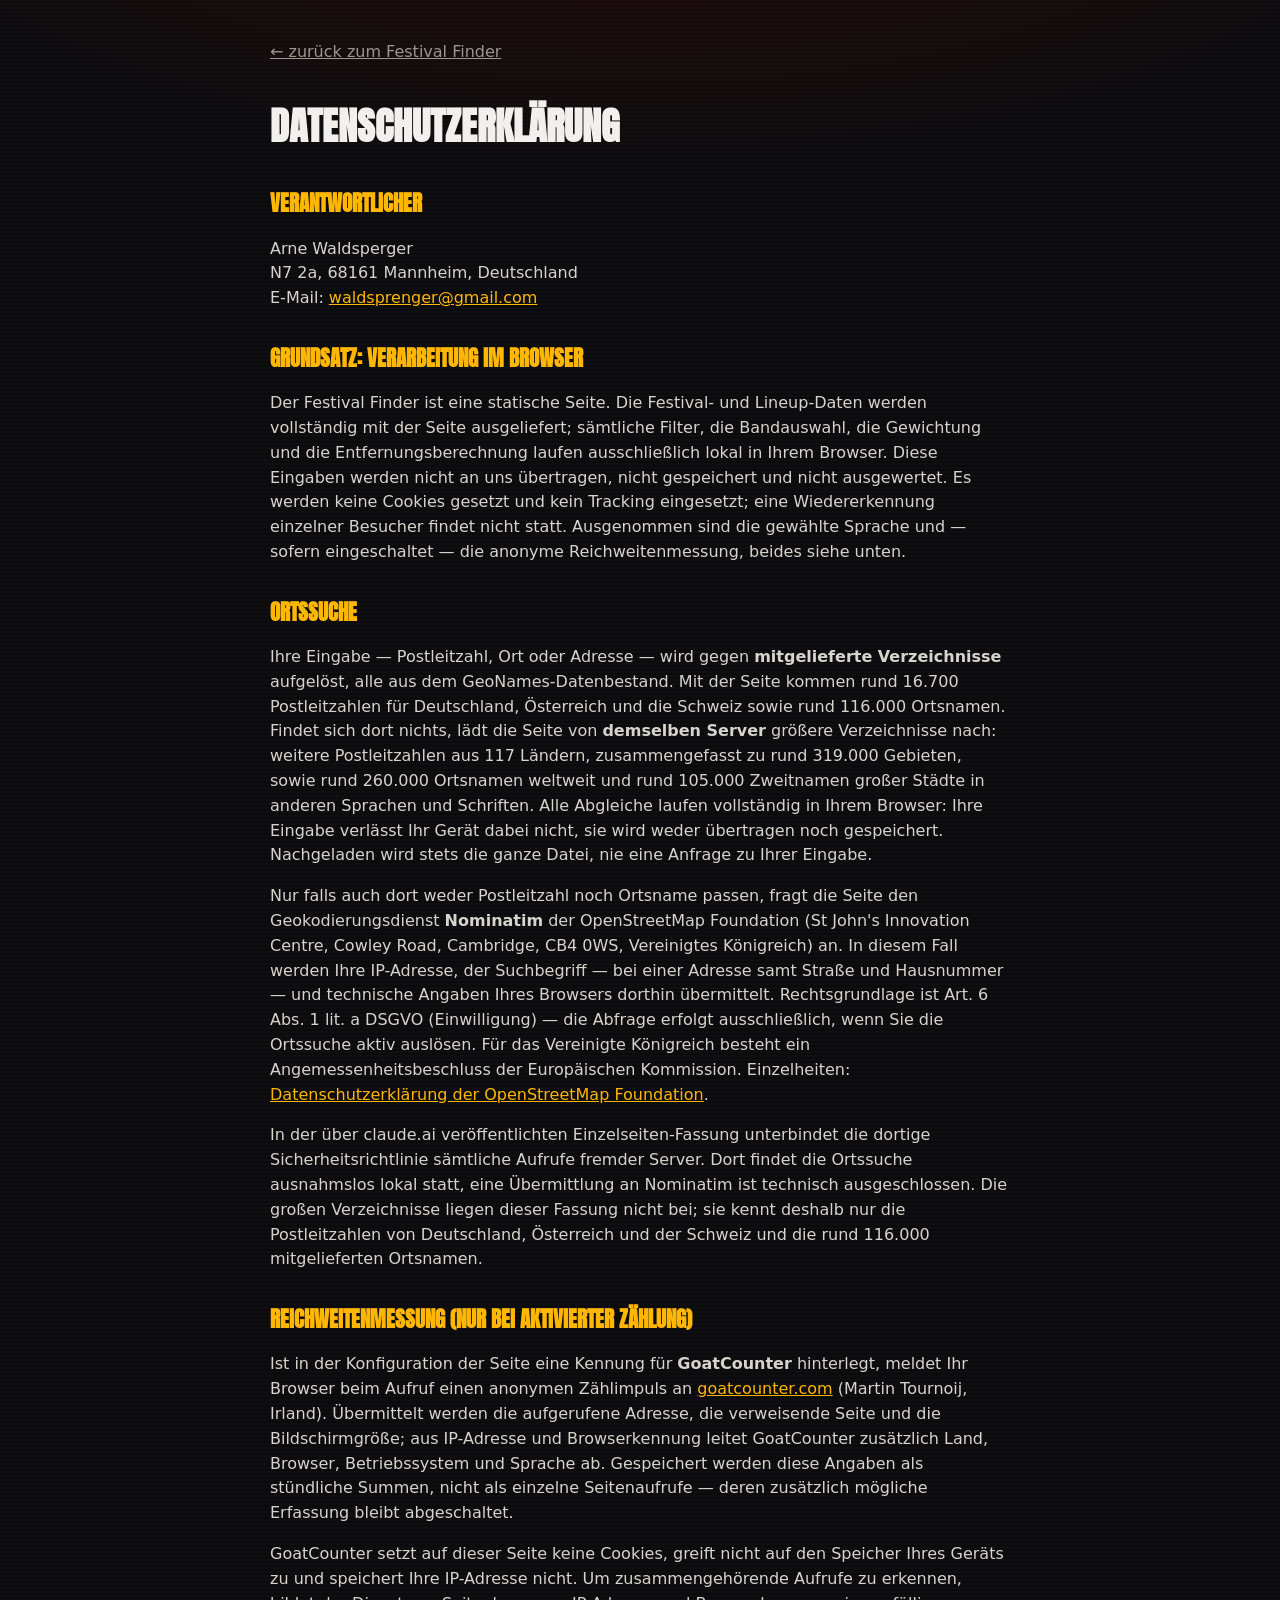
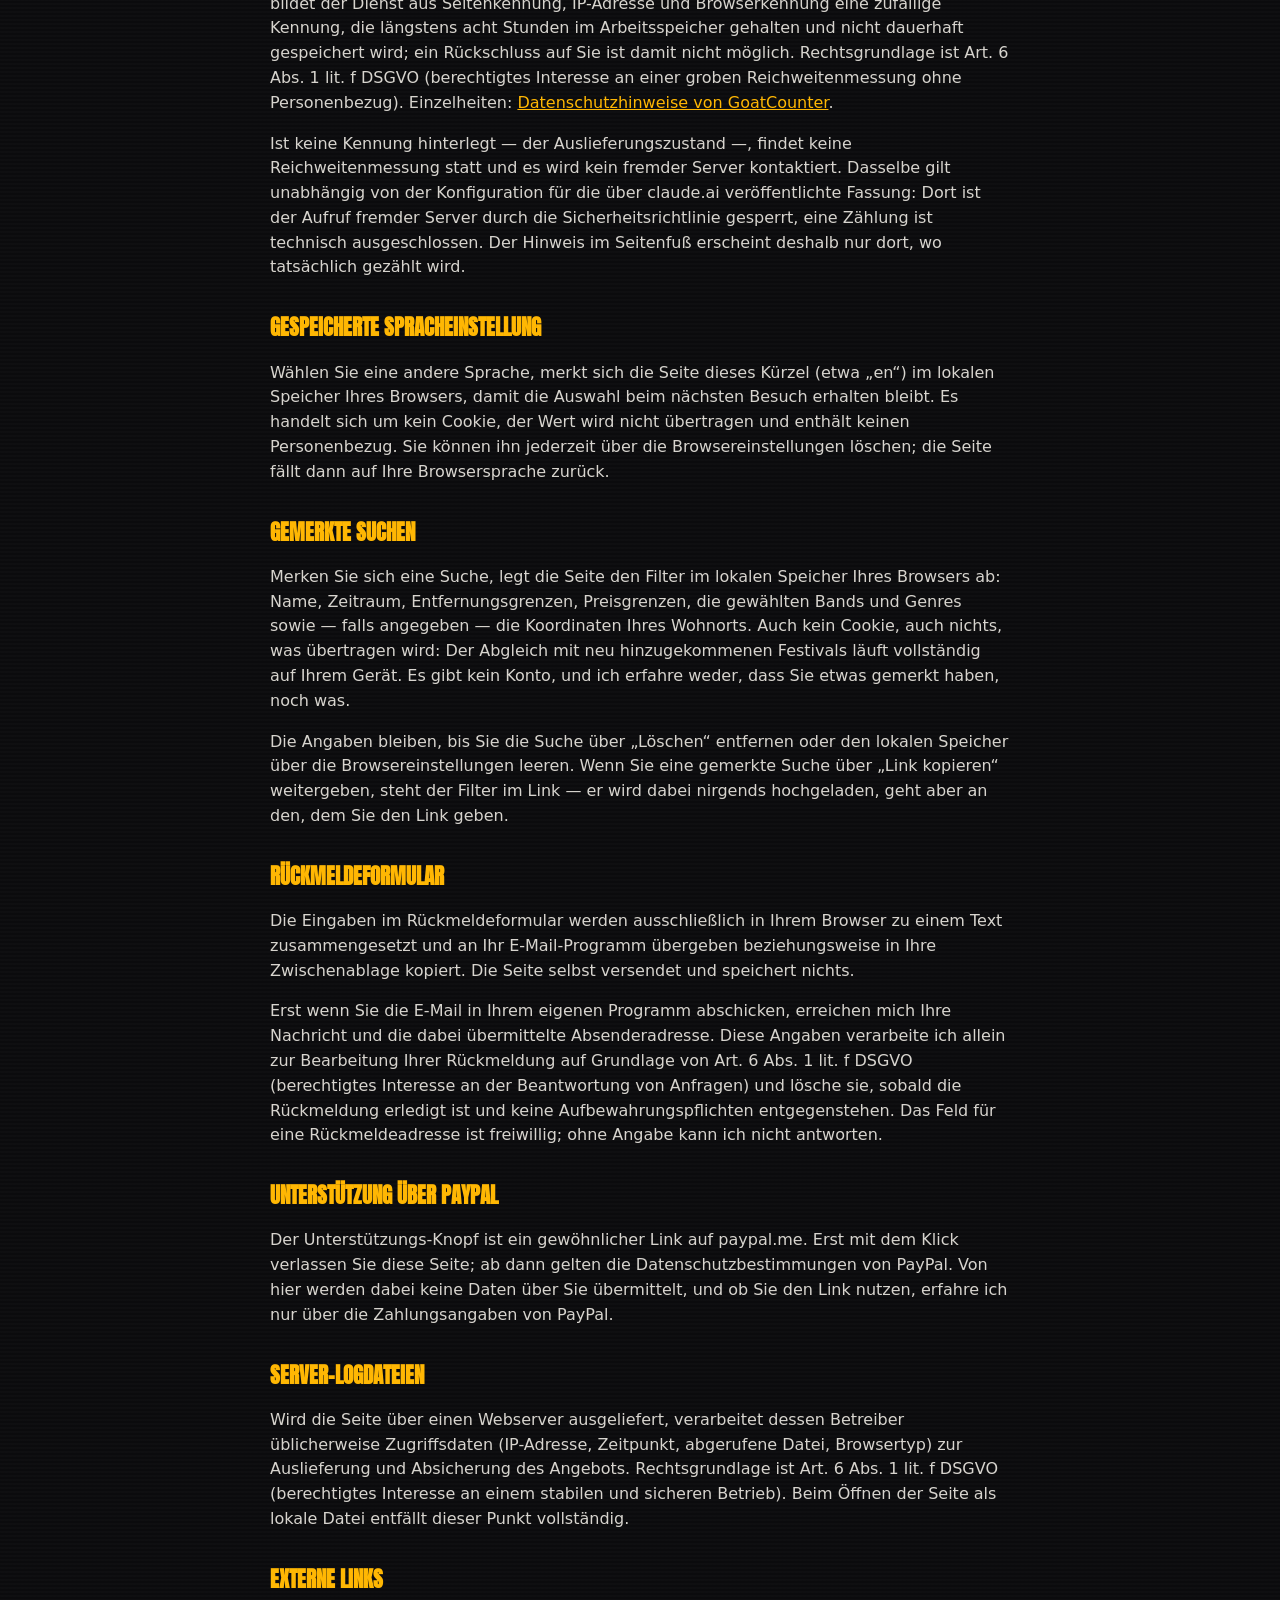
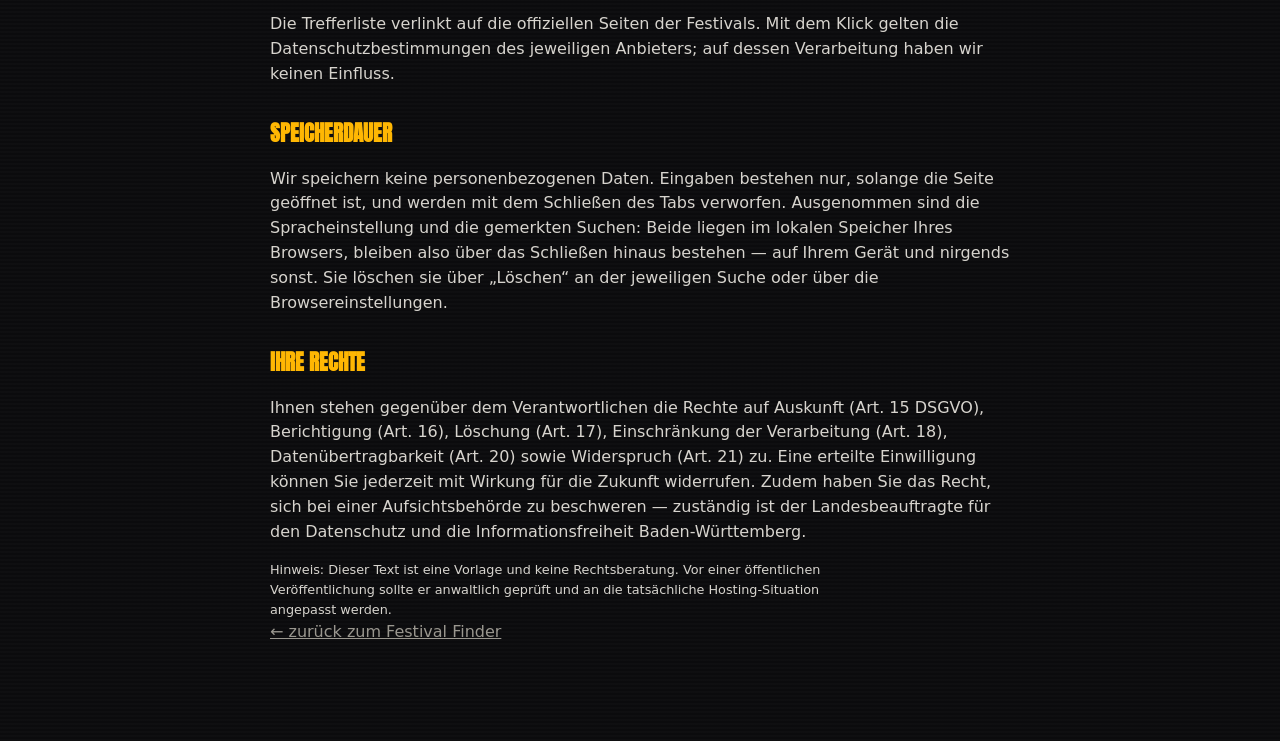
==== commit 6c5861a6: "Wohnort aus jedem Land: Postleitzahl, Ort oder ganze Adresse Bisher kannte die Wohnortsuche ausserha" ====
--- a/site/datenschutz.html
+++ b/site/datenschutz.html
@@ -34,15 +34,14 @@
 
   <h2>Ortssuche</h2>
   <p>
-    Ihre Eingabe wird gegen <b>mitgelieferte Verzeichnisse</b> aufgelöst, beide aus dem
-    GeoNames-Datenbestand. Mit der Seite kommen rund 16.700 Postleitzahlen für
-    Deutschland, Österreich und die Schweiz sowie rund 116.000 Ortsnamen. Findet sich
-    dort nichts, lädt die Seite von <b>demselben Server</b> ein größeres Verzeichnis
-    nach: rund 38.700 weitere Postleitzahlen aus 33 Ländern — darunter Norwegen,
-    Bulgarien, die Niederlande, Südafrika, Australien, Ungarn, das Vereinigte
-    Königreich, die Philippinen, Argentinien und Neuseeland — sowie rund 260.000
-    Ortsnamen weltweit. Beide Abgleiche laufen vollständig in Ihrem Browser: Die
-    eingegebene Postleitzahl oder Ortsangabe verlässt Ihr Gerät dabei nicht, sie wird
+    Ihre Eingabe — Postleitzahl, Ort oder Adresse — wird gegen <b>mitgelieferte
+    Verzeichnisse</b> aufgelöst, alle aus dem GeoNames-Datenbestand. Mit der Seite kommen
+    rund 16.700 Postleitzahlen für Deutschland, Österreich und die Schweiz
+    sowie rund 116.000 Ortsnamen. Findet sich dort nichts, lädt die Seite von <b>demselben Server</b>
+    größere Verzeichnisse nach: weitere Postleitzahlen aus 117 Ländern, zusammengefasst
+    zu rund 319.000 Gebieten, sowie rund 260.000 Ortsnamen weltweit und rund 105.000
+    Zweitnamen großer Städte in anderen Sprachen und Schriften. Alle Abgleiche laufen
+    vollständig in Ihrem Browser: Ihre Eingabe verlässt Ihr Gerät dabei nicht, sie wird
     weder übertragen noch gespeichert. Nachgeladen wird stets die ganze Datei, nie eine
     Anfrage zu Ihrer Eingabe.
   </p>
@@ -50,8 +49,8 @@
     Nur falls auch dort weder Postleitzahl noch Ortsname passen, fragt die Seite den
     Geokodierungsdienst <b>Nominatim</b> der OpenStreetMap Foundation (St John's Innovation
     Centre, Cowley Road, Cambridge, CB4 0WS, Vereinigtes Königreich) an. In diesem Fall
-    werden Ihre IP-Adresse, der Suchbegriff und technische Angaben Ihres Browsers dorthin
-    übermittelt. Rechtsgrundlage ist Art. 6 Abs. 1 lit. a DSGVO (Einwilligung) — die
+    werden Ihre IP-Adresse, der Suchbegriff — bei einer Adresse samt Straße und
+    Hausnummer — und technische Angaben Ihres Browsers dorthin übermittelt. Rechtsgrundlage ist Art. 6 Abs. 1 lit. a DSGVO (Einwilligung) — die
     Abfrage erfolgt ausschließlich, wenn Sie die Ortssuche aktiv auslösen. Für das
     Vereinigte Königreich besteht ein Angemessenheitsbeschluss der Europäischen Kommission.
     Einzelheiten: <a href="https://osmfoundation.org/wiki/Privacy_Policy" target="_blank" rel="noopener">Datenschutzerklärung der OpenStreetMap Foundation</a>.
@@ -60,7 +59,7 @@
     In der über claude.ai veröffentlichten Einzelseiten-Fassung unterbindet die dortige
     Sicherheitsrichtlinie sämtliche Aufrufe fremder Server. Dort findet die Ortssuche
     ausnahmslos lokal statt, eine Übermittlung an Nominatim ist technisch ausgeschlossen.
-    Das große Verzeichnis liegt dieser Fassung nicht bei; sie kennt deshalb nur die
+    Die großen Verzeichnisse liegen dieser Fassung nicht bei; sie kennt deshalb nur die
     Postleitzahlen von Deutschland, Österreich und der Schweiz und die rund 116.000
     mitgelieferten Ortsnamen.
   </p>
--- a/site/fonts.css
+++ b/site/fonts.css
@@ -0,0 +1,9 @@
+/* Anton - SIL Open Font License 1.1 */
+@font-face {
+  font-family: 'Anton';
+  font-style: normal;
+  font-weight: 400;
+  font-display: swap;
+  src: url([data-uri]) format('woff2');
+  unicode-range: U+0000-00FF, U+0131, U+0152-0153, U+02BB-02BC, U+02C6, U+02DA, U+02DC, U+0304, U+0308, U+0329, U+2000-206F, U+20AC, U+2122, U+2191, U+2193, U+2212, U+2215, U+FEFF, U+FFFD;
+}
--- a/site/style.css
+++ b/site/style.css
@@ -160,8 +160,6 @@
   margin-bottom: .45rem;
 }
 
-.field output { color: var(--amber); font-variant-numeric: tabular-nums; }
-
 /* Fragezeichen: die Erklärung erscheint beim Zeigen darauf, nicht auf dem Feld */
 button.help {
   width: 1.15rem;
@@ -199,8 +197,6 @@
   outline: 2px solid var(--amber);
   outline-offset: 1px;
 }
-
-input[type=range] { width: 100%; accent-color: var(--red); }
 
 .row { display: flex; gap: .5rem; }
 .row input { flex: 1; }
@@ -323,8 +319,12 @@
   flex: none;
 }
 
+/* Seit es nur noch eine Obergrenze gibt, steht das Feld allein in der Zeile.
+   Es darf den Platz nehmen, bleibt aber schmal genug, dass „bis 250 km" als
+   ein Stück lesbar bleibt. */
 .field.spanne input[type=number] {
-  width: 7rem;
+  flex: 1 1 7rem;
+  max-width: 12rem;
   padding: .65rem .75rem;
   background: var(--bg2);
   border: 1px solid var(--line);
@@ -341,7 +341,12 @@
 
 .field.spanne .einheit { color: var(--mut); font-size: .9rem; }
 
+/* Die Währungsauswahl steht neben dem Feld, nicht darunter: `select` bekommt
+   weiter unten `width: 100%`, und ohne Grenze zöge sie sich am Schreibtisch
+   über tausend Pixel breit. */
 .field.spanne select {
+  width: auto;
+  min-width: 6rem;
   padding: .6rem .5rem;
   background: var(--bg2);
   border: 1px solid var(--line);
@@ -575,29 +580,6 @@
 .results .alias { color: var(--mut); font-size: .82rem; }
 .results button { padding: .25rem .6rem; font-size: .8rem; }
 
-/* ---------- Umschalter Band- oder Genrefilter ---------- */
-
-/* Drei Zustaende schliessen einander aus, deshalb Radioknoepfe statt Schalter */
-.modes { display: flex; flex-wrap: wrap; gap: .4rem; }
-
-.mode { margin: 0; cursor: pointer; text-transform: none; letter-spacing: 0; }
-
-.mode input { position: absolute; opacity: 0; width: 0; height: 0; }
-
-.mode span {
-  display: inline-block;
-  padding: .35rem .8rem;
-  border: 1px solid var(--line);
-  border-radius: 2px;
-  background: var(--bg2);
-  color: var(--mut);
-  font-size: .9rem;
-  font-weight: 700;
-}
-
-.mode input:checked + span { background: rgba(226,35,26,.28); border-color: var(--red); color: var(--fg); }
-.mode input:focus-visible + span { outline: 2px solid var(--amber); outline-offset: 2px; }
-
 /* ---------- Genreauswahl ---------- */
 
 .genres { margin-top: 1rem; }
@@ -624,9 +606,6 @@
 
 .facts .genre-line b { font-weight: 700; }
 .facts .genre-line mark { background: var(--amber); color: #111; padding: 0 .2em; }
-
-/* Bandauswahl bleibt bedienbar, tritt aber zurück, wenn der Filter aus ist */
-.bands-off #band-block, .bands-off #genre-block { opacity: .45; }
 
 .chosen { margin-top: 1.5rem; }
 
@@ -889,14 +868,6 @@
   .check { gap: .6rem; align-items: flex-start; }
   .check input[type=checkbox] { width: 1.4rem; height: 1.4rem; flex: none; accent-color: var(--red); }
 
-  /* Regler: der Griff bleibt klein, die Trefferfläche wächst */
-  input[type=range] { height: 2.75rem; }
-
-  .modes { width: 100%; gap: .35rem; }
-  .mode { flex: 1 1 0; }
-  .mode span { display: flex; align-items: center; justify-content: center;
-    height: 100%; min-height: 2.75rem; padding: .4rem .5rem; text-align: center; }
-
   .genre-chip { min-height: 2.75rem; }
   .chip { padding: .35rem .35rem .35rem .75rem; font-size: .92rem; }
   .chip .w, .chip .x { min-width: 2.25rem; min-height: 2.25rem; }
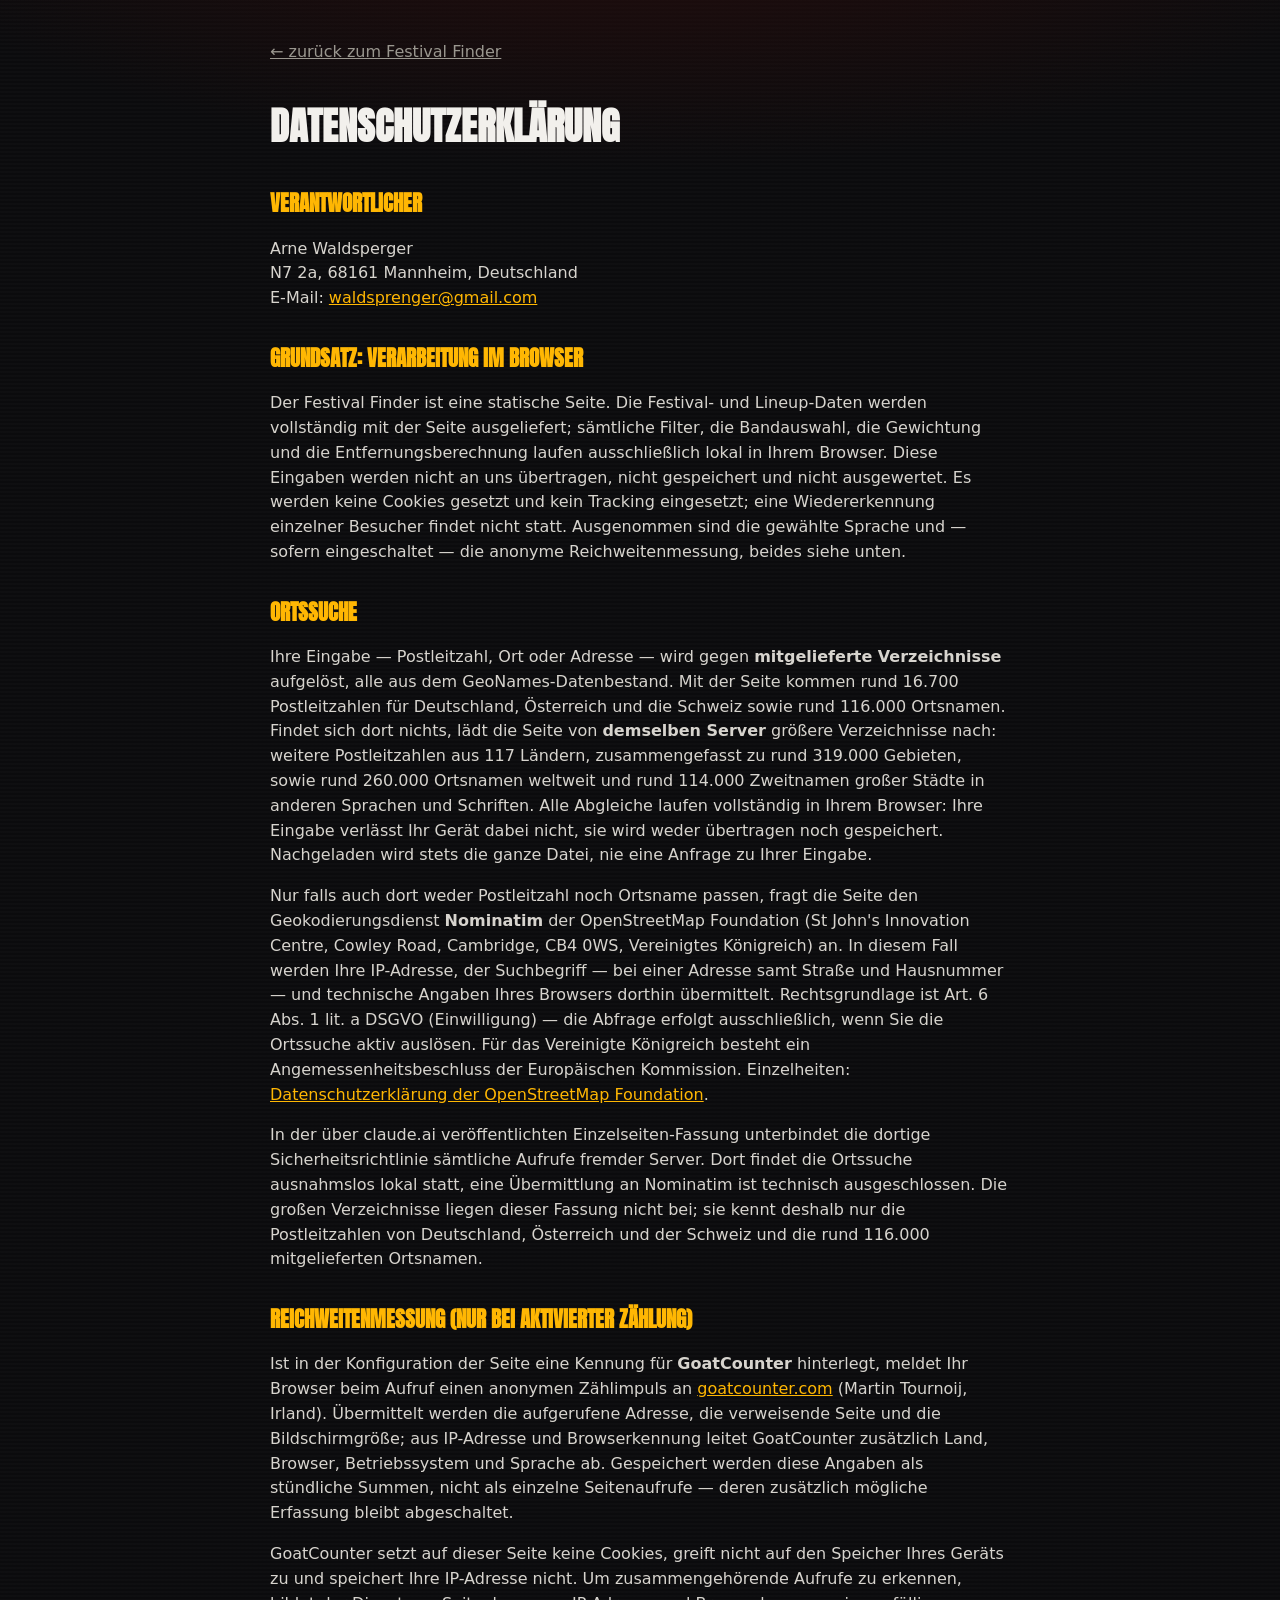
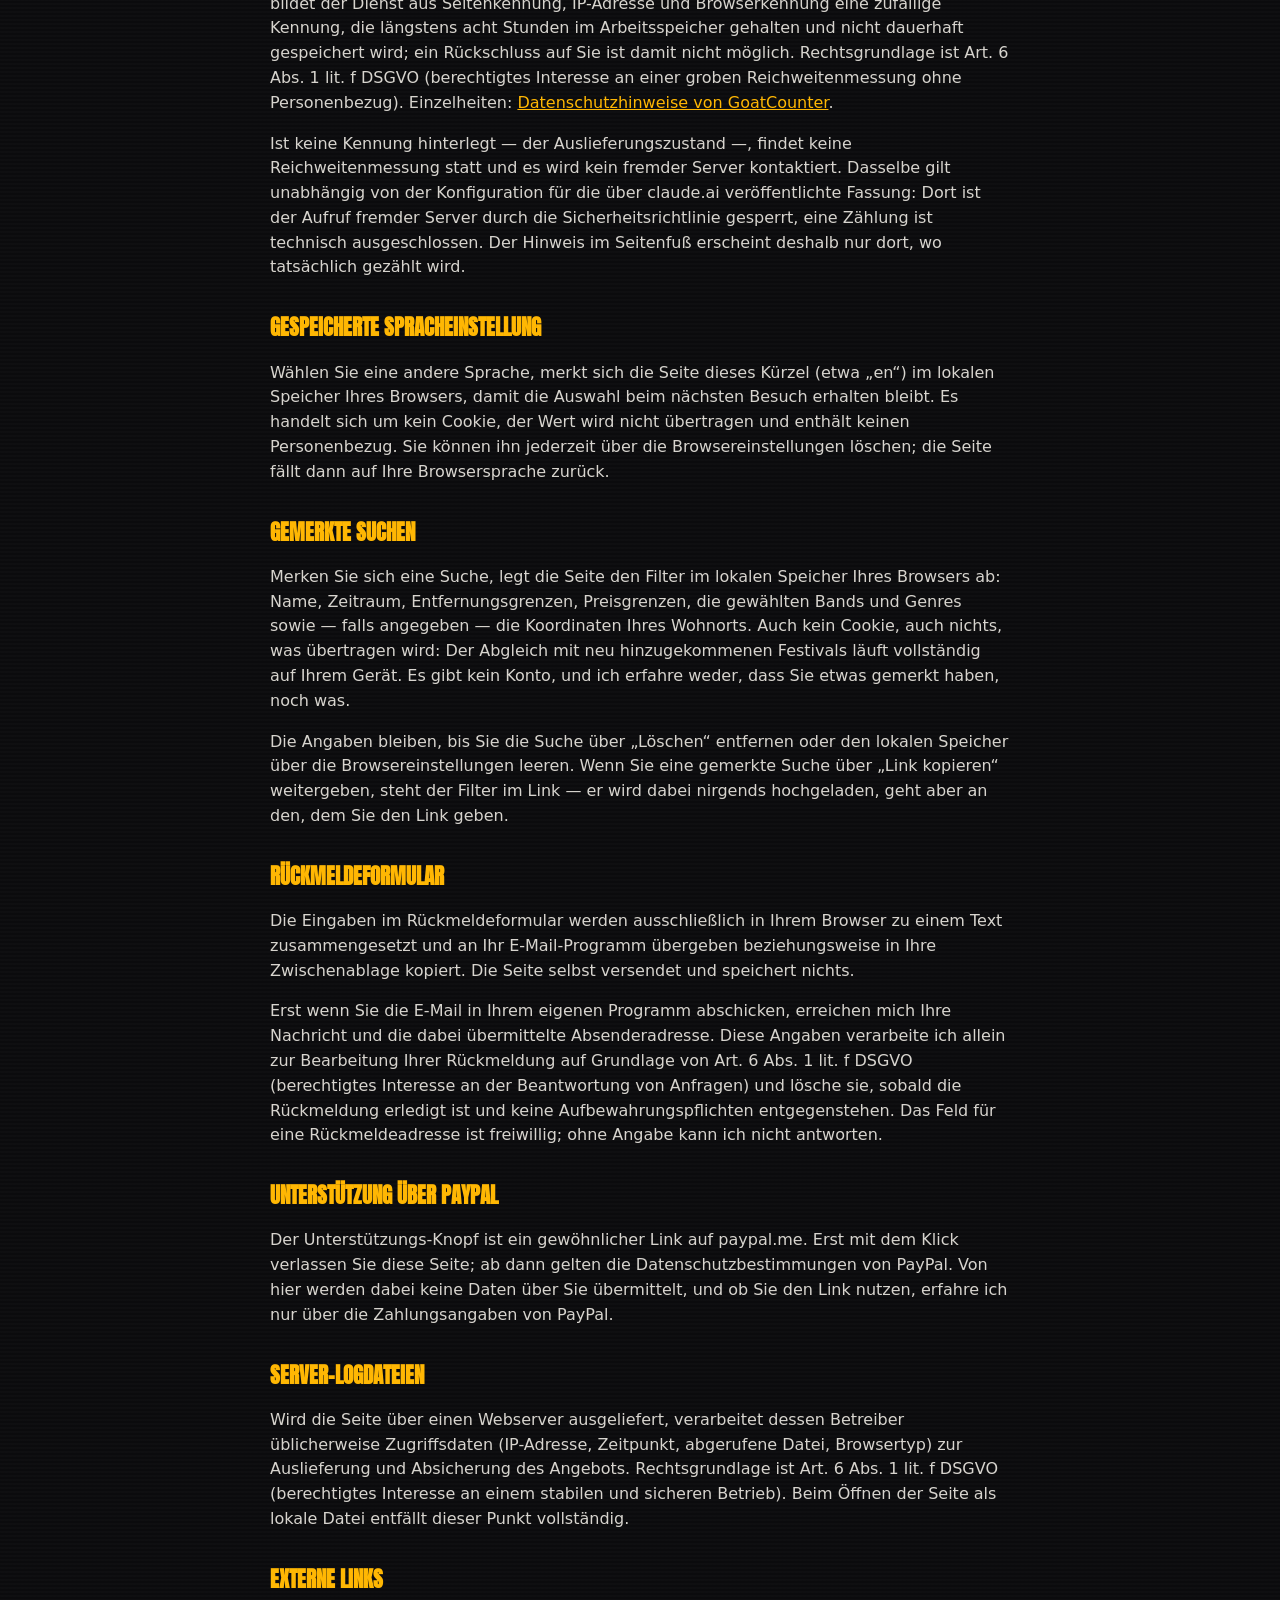
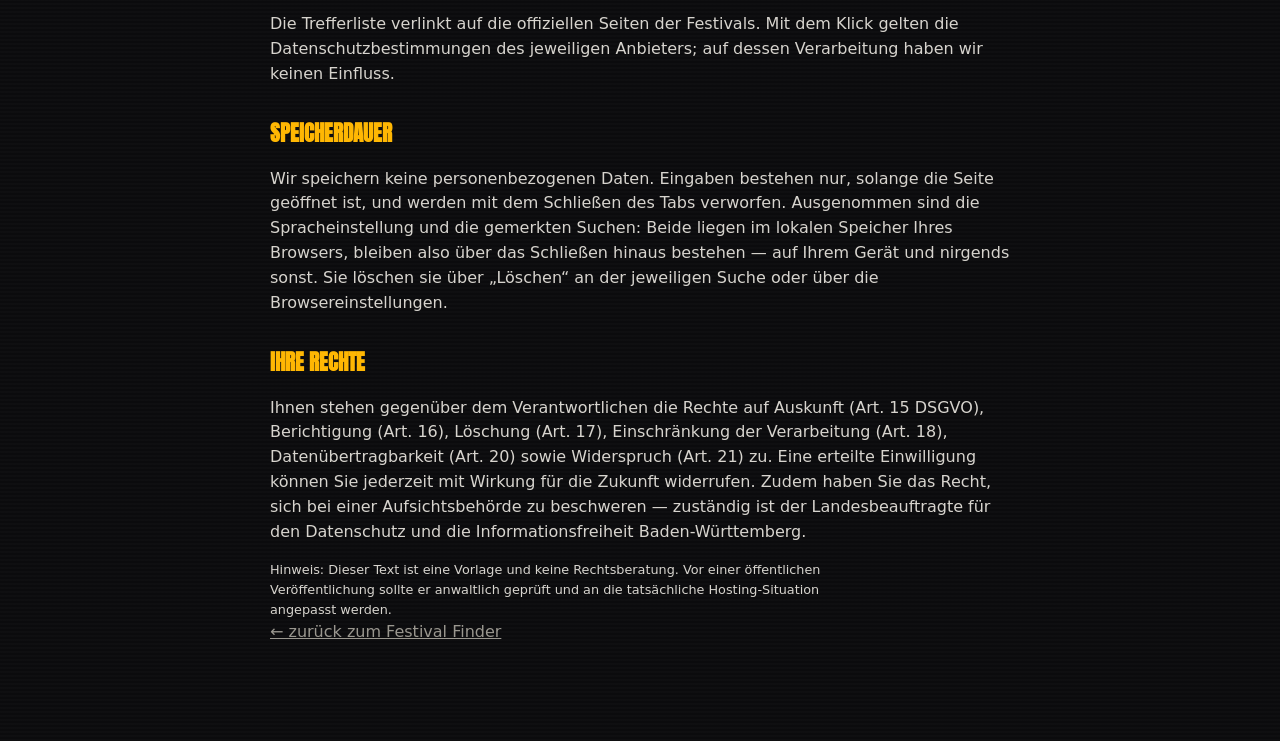
==== commit 75a98072: "Tschechisch, Finnisch, Schwedisch; Orte nach Groesse gereiht Die 15 Laender mit den meisten Festival" ====
--- a/site/datenschutz.html
+++ b/site/datenschutz.html
@@ -39,7 +39,7 @@
     rund 16.700 Postleitzahlen für Deutschland, Österreich und die Schweiz
     sowie rund 116.000 Ortsnamen. Findet sich dort nichts, lädt die Seite von <b>demselben Server</b>
     größere Verzeichnisse nach: weitere Postleitzahlen aus 117 Ländern, zusammengefasst
-    zu rund 319.000 Gebieten, sowie rund 260.000 Ortsnamen weltweit und rund 105.000
+    zu rund 319.000 Gebieten, sowie rund 260.000 Ortsnamen weltweit und rund 114.000
     Zweitnamen großer Städte in anderen Sprachen und Schriften. Alle Abgleiche laufen
     vollständig in Ihrem Browser: Ihre Eingabe verlässt Ihr Gerät dabei nicht, sie wird
     weder übertragen noch gespeichert. Nachgeladen wird stets die ganze Datei, nie eine
